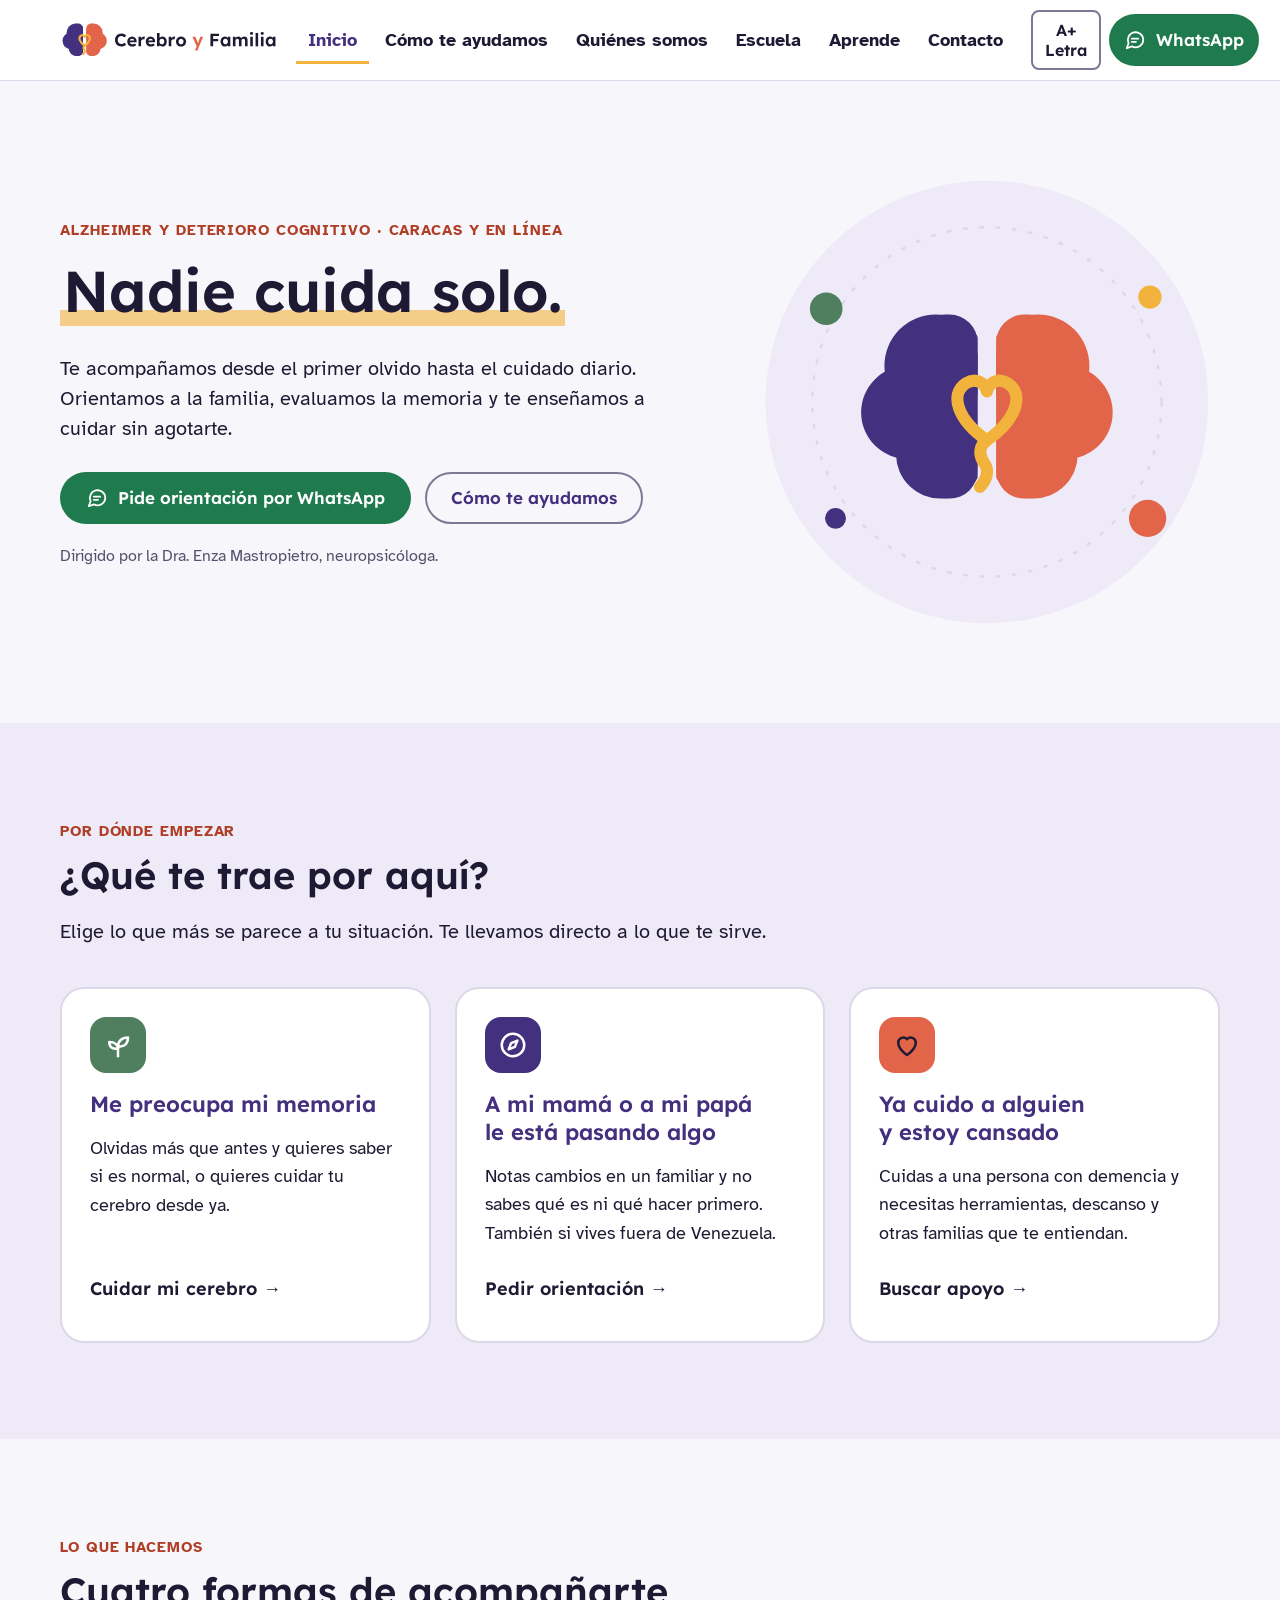
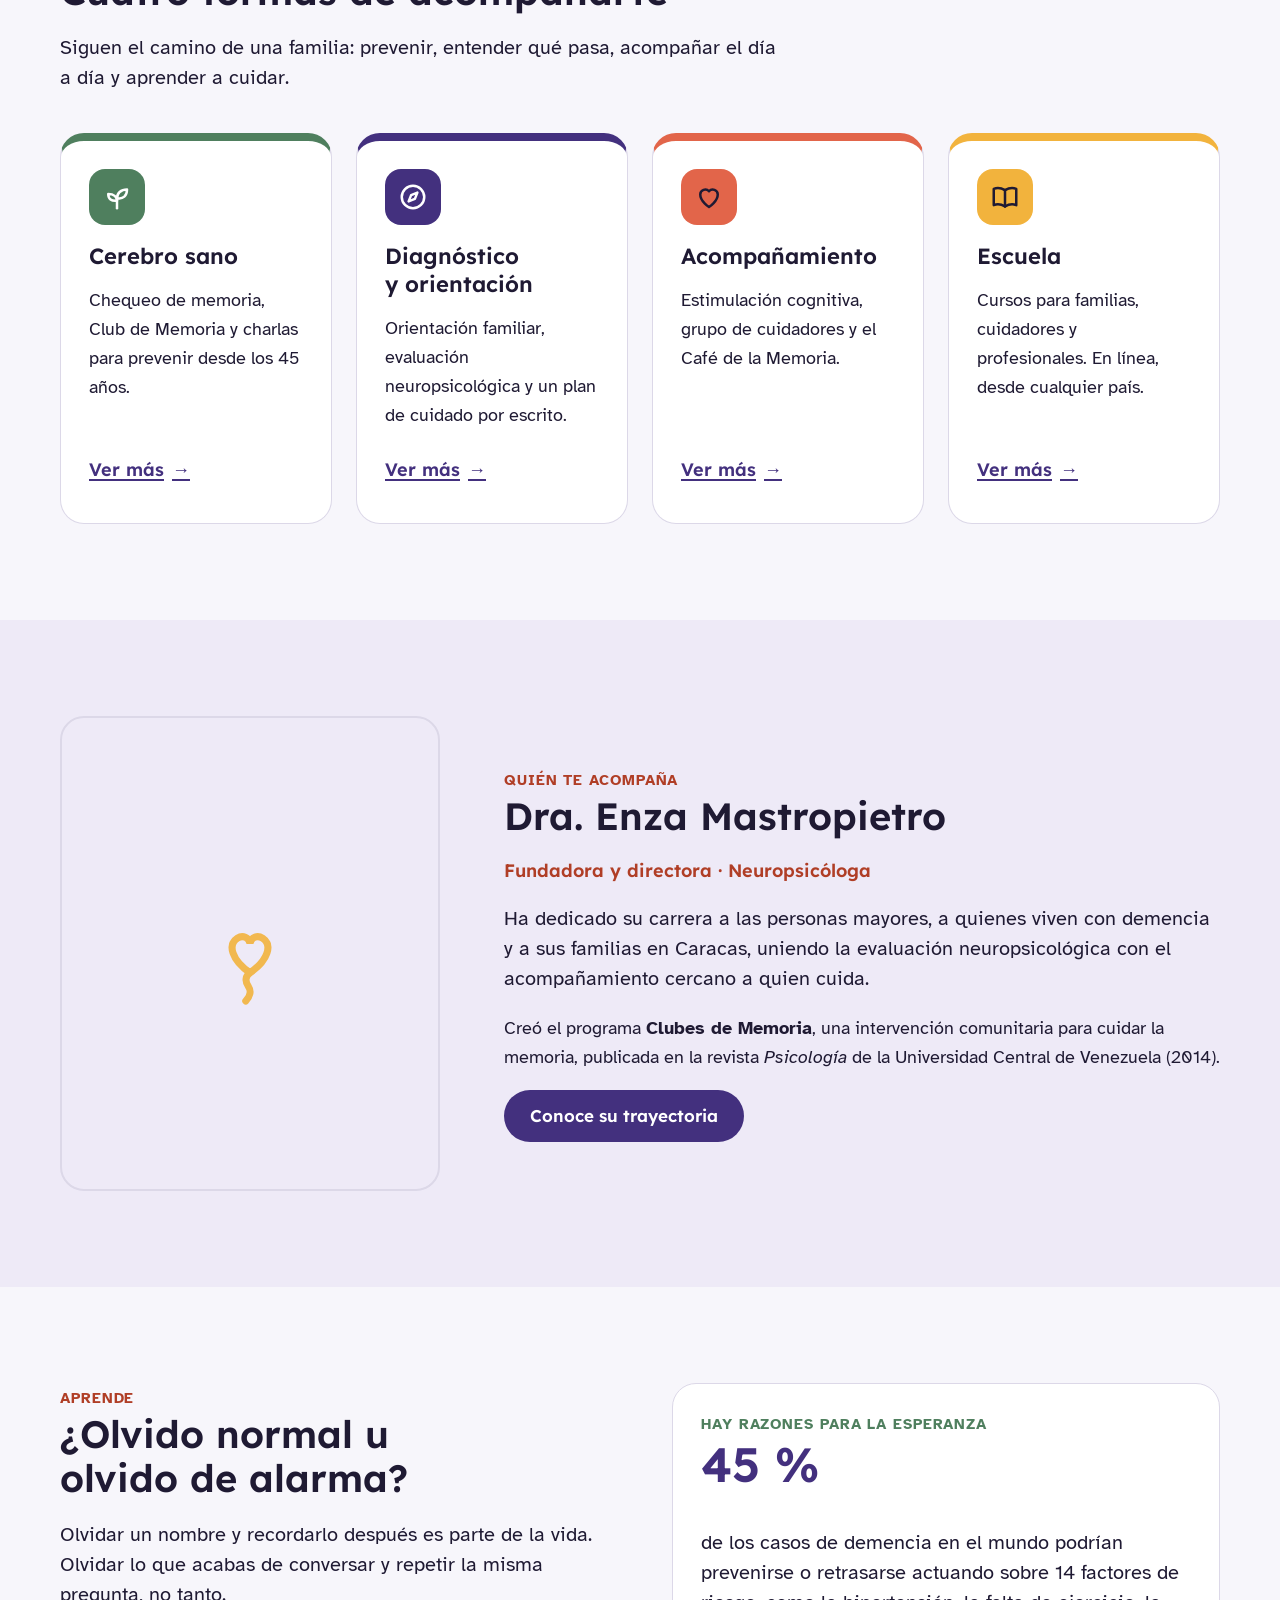
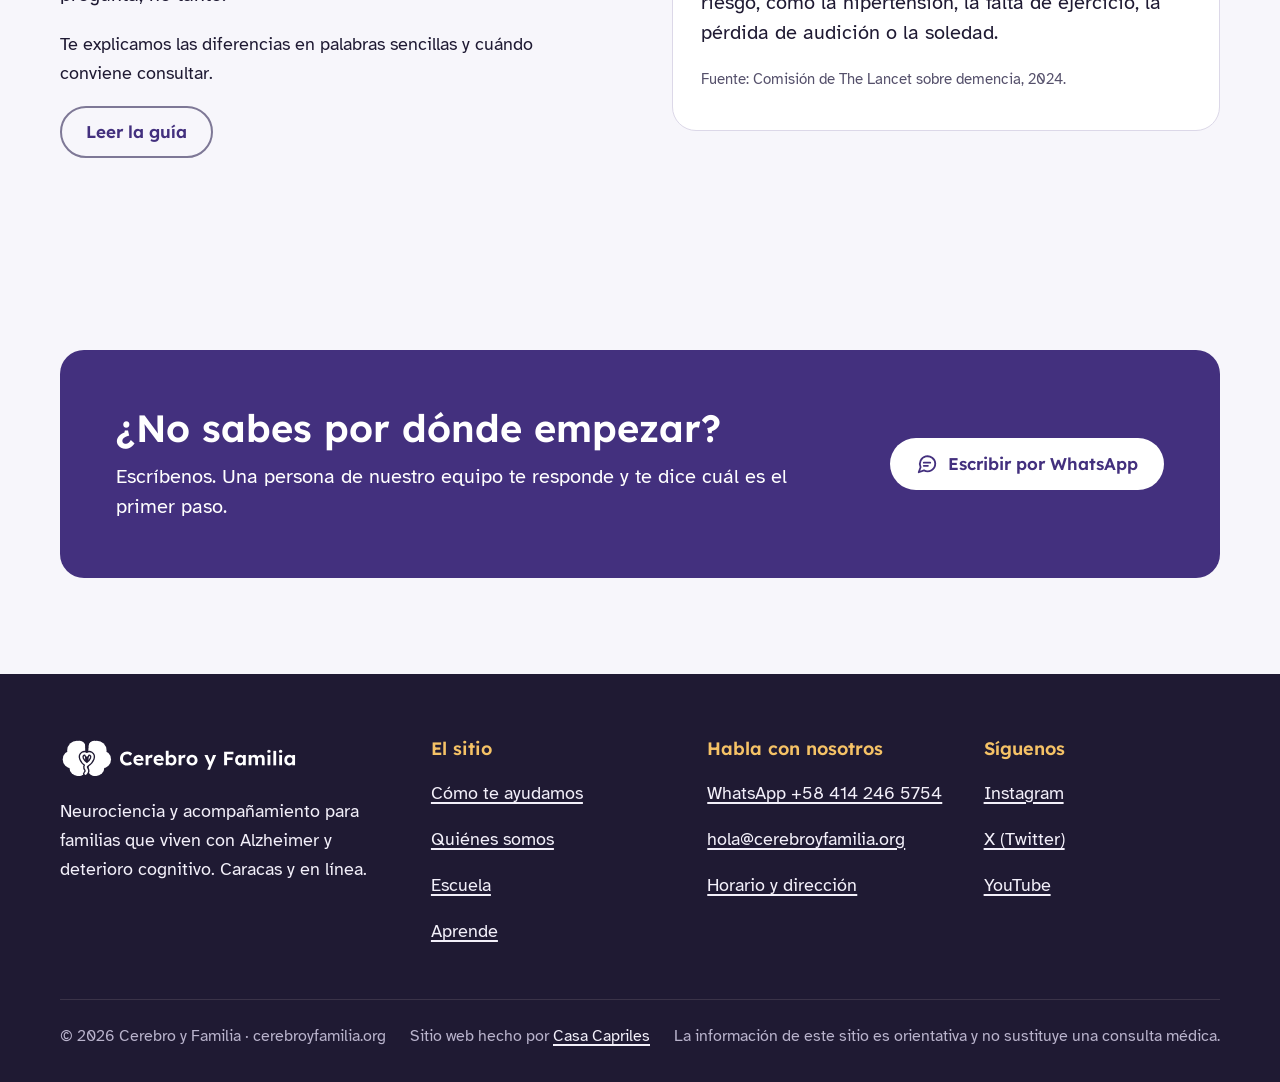
==== index.html @ e02371f4 "Primera versión del sitio de Cerebro y Familia Co-Authored-By: Claude Opus 5.5 <noreply@anthropic.co" ====
<!doctype html>
<html lang="es-VE">
<head>
<meta charset="utf-8">
<meta name="viewport" content="width=device-width, initial-scale=1">
<title>Cerebro y Familia · Nadie cuida solo</title>
<meta name="description" content="Neurociencia y acompañamiento para familias que viven con Alzheimer y deterioro cognitivo en Venezuela. Orientación, evaluación, grupos de cuidadores y escuela. Caracas y en línea.">
<meta name="theme-color" content="#43307E">
<meta property="og:title" content="Cerebro y Familia · Nadie cuida solo">
<meta property="og:description" content="Neurociencia y acompañamiento para familias que viven con Alzheimer y deterioro cognitivo en Venezuela. Orientación, evaluación, grupos de cuidadores y escuela. Caracas y en línea.">
<meta property="og:type" content="website">
<meta property="og:locale" content="es_VE">
<meta property="og:url" content="https://cerebroyfamilia.org/">
<meta property="og:image" content="https://cerebroyfamilia.org/assets/logos/cyf-avatar-violeta.png">
<link rel="canonical" href="https://cerebroyfamilia.org/">
<link rel="icon" href="assets/logos/cyf-simbolo-color.svg" type="image/svg+xml">
<link rel="preconnect" href="https://fonts.googleapis.com">
<link rel="preconnect" href="https://fonts.gstatic.com" crossorigin>
<link href="https://fonts.googleapis.com/css2?family=Atkinson+Hyperlegible:ital,wght@0,400;0,700;1,400&family=Lexend:wght@500;600;700&display=swap" rel="stylesheet">
<link rel="stylesheet" href="assets/estilos.css">

</head>
<body class="publicado">
<a class="saltar" href="#contenido">Saltar al contenido</a>

<header class="cabecera">
  <div class="contenedor cabecera__fila">
    <a class="logo" href="index.html" aria-label="Cerebro y Familia, ir al inicio">
      <picture>
        <source srcset="assets/logos/cyf-horizontal-negativo.svg" media="(prefers-color-scheme: dark)">
        <img src="assets/logos/cyf-horizontal-color.svg" alt="Cerebro y Familia" width="220" height="38">
      </picture>
    </a>
    <nav class="nav" id="menu-principal" aria-label="Menú principal">
      <a href="index.html" aria-current="page">Inicio</a>
      <a href="como-ayudamos.html">Cómo te ayudamos</a>
      <a href="quienes-somos.html">Quiénes somos</a>
      <a href="escuela.html">Escuela</a>
      <a href="aprende.html">Aprende</a>
      <a href="contacto.html">Contacto</a>
    </nav>
    <div class="herramientas">
      <button class="boton-letra" type="button" aria-pressed="false" title="Agrandar o achicar la letra de toda la página">A+ <span class="txt">Letra</span></button>
      <a class="boton boton--whatsapp" href="https://wa.me/584142465754" target="_blank" rel="noopener"><svg viewBox="0 0 24 24" fill="none" stroke="currentColor" stroke-width="2" stroke-linecap="round" stroke-linejoin="round" aria-hidden="true"><path d="M21 11.5a8.4 8.4 0 0 1-12.3 7.5L3 21l2-5.5A8.4 8.4 0 1 1 21 11.5Z"/><path d="M8.5 10.5h7M8.5 14h4.5"/></svg><span class="texto-corto">WhatsApp</span></a>
      <button class="boton-menu" type="button" aria-expanded="false" aria-controls="menu-principal">Menú</button>
    </div>
  </div>
</header>

<main id="contenido">
<section class="portada" aria-labelledby="titulo-portada">
  <div class="contenedor portada__rejilla">
    <div>
      <p class="etiqueta" style="color:var(--coral-texto)">Alzheimer y deterioro cognitivo · Caracas y en línea</p>
      <h1 id="titulo-portada"><span class="hilo">Nadie cuida solo.</span></h1>
      <p class="grande">Te acompañamos desde el primer olvido hasta el cuidado diario. Orientamos a la familia, evaluamos la memoria y te enseñamos a cuidar sin agotarte.</p>
      <div class="botones">
        <a class="boton boton--whatsapp" href="https://wa.me/584142465754" target="_blank" rel="noopener"><svg viewBox="0 0 24 24" fill="none" stroke="currentColor" stroke-width="2" stroke-linecap="round" stroke-linejoin="round" aria-hidden="true"><path d="M21 11.5a8.4 8.4 0 0 1-12.3 7.5L3 21l2-5.5A8.4 8.4 0 1 1 21 11.5Z"/><path d="M8.5 10.5h7M8.5 14h4.5"/></svg>Pide orientación por WhatsApp</a>
        <a class="boton boton--secundario" href="como-ayudamos.html">Cómo te ayudamos</a>
      </div>
      <p class="nota" style="margin-top:20px">Dirigido por la Dra. Enza Mastropietro, neuropsicóloga.</p>
    </div>
    <div class="portada__ilustracion" aria-hidden="true">
      <svg viewBox="0 0 400 400" role="presentation">
        <circle cx="200" cy="200" r="190" fill="var(--fondo-tinte)"/>
        <circle cx="200" cy="200" r="150" fill="none" stroke="var(--linea)" stroke-width="2" stroke-dasharray="4 10"/>
        <g transform="translate(80 105) scale(2)">
          <clipPath id="pi"><rect x="0" y="0" width="56" height="100"/></clipPath>
          <clipPath id="pd"><rect x="64" y="0" width="56" height="100"/></clipPath>
          <g fill="#43307E" clip-path="url(#pi)"><circle cx="38" cy="32" r="22"/><circle cx="26" cy="52" r="20"/><circle cx="40" cy="70" r="19"/><circle cx="52" cy="42" r="16"/><rect x="30" y="10" width="26" height="79" rx="12"/></g>
          <g fill="#E2654A" clip-path="url(#pd)"><circle cx="82" cy="32" r="22"/><circle cx="94" cy="52" r="20"/><circle cx="80" cy="70" r="19"/><circle cx="68" cy="42" r="16"/><rect x="64" y="10" width="26" height="79" rx="12"/></g>
          <path d="M60 64 C47 55 44 44 51 39.5 C55 37 59 39 60 43 C61 39 65 37 69 39.5 C76 44 73 55 60 64 C57 66 56 70 59 74 C61 77 60 81 57 84" fill="none" stroke="#F2B33D" stroke-width="5.2" stroke-linecap="round" stroke-linejoin="round"/>
        </g>
        <circle cx="62" cy="120" r="14" fill="var(--salvia)"/>
        <circle cx="340" cy="110" r="10" fill="var(--ambar)"/>
        <circle cx="338" cy="300" r="16" fill="var(--coral)"/>
        <circle cx="70" cy="300" r="9" fill="var(--violeta)"/>
      </svg>
    </div>
  </div>
</section>

<section class="seccion seccion--tinte" aria-labelledby="titulo-puertas">
  <div class="contenedor">
    <div class="intro">
      <span class="etiqueta">Por dónde empezar</span>
      <h2 id="titulo-puertas">¿Qué te trae por aquí?</h2>
      <p class="grande">Elige lo que más se parece a tu situación. Te llevamos directo a lo que te sirve.</p>
    </div>
    <div class="rejilla rejilla--3">
      <a class="tarjeta puerta" href="como-ayudamos.html#cerebro-sano">
        <div class="icono" style="background:var(--salvia);color:var(--sobre-salvia)"><svg viewBox="0 0 24 24" fill="none" stroke="currentColor" stroke-width="2" stroke-linecap="round" stroke-linejoin="round" aria-hidden="true"><path d="M12 21v-8"/><path d="M12 13c0-4 3-7 8-7 0 5-3 8-8 7Z"/><path d="M12 15c0-3-2.5-5.5-7-5.5 0 4 2.5 6 7 5.5Z"/></svg></div>
        <h3>Me preocupa mi memoria</h3>
        <p>Olvidas más que antes y quieres saber si es normal, o quieres cuidar tu cerebro desde ya.</p>
        <span class="enlace-flecha">Cuidar mi cerebro →</span>
      </a>
      <a class="tarjeta puerta" href="como-ayudamos.html#diagnostico">
        <div class="icono" style="background:var(--violeta);color:var(--sobre-violeta)"><svg viewBox="0 0 24 24" fill="none" stroke="currentColor" stroke-width="2" stroke-linecap="round" stroke-linejoin="round" aria-hidden="true"><circle cx="12" cy="12" r="9"/><path d="m15.5 8.5-2 5-5 2 2-5 5-2Z"/></svg></div>
        <h3>A mi mamá o a mi papá le está pasando algo</h3>
        <p>Notas cambios en un familiar y no sabes qué es ni qué hacer primero. También si vives fuera de Venezuela.</p>
        <span class="enlace-flecha">Pedir orientación →</span>
      </a>
      <a class="tarjeta puerta" href="como-ayudamos.html#acompanamiento">
        <div class="icono" style="background:var(--coral);color:var(--sobre-coral)"><svg viewBox="0 0 24 24" fill="none" stroke="currentColor" stroke-width="2" stroke-linecap="round" stroke-linejoin="round" aria-hidden="true"><path d="M12 20s-7-4.4-7-10a4 4 0 0 1 7-2.6A4 4 0 0 1 19 10c0 5.6-7 10-7 10Z"/></svg></div>
        <h3>Ya cuido a alguien y estoy cansado</h3>
        <p>Cuidas a una persona con demencia y necesitas herramientas, descanso y otras familias que te entiendan.</p>
        <span class="enlace-flecha">Buscar apoyo →</span>
      </a>
    </div>
  </div>
</section>

<section class="seccion" aria-labelledby="titulo-lineas">
  <div class="contenedor">
    <div class="intro">
      <span class="etiqueta">Lo que hacemos</span>
      <h2 id="titulo-lineas">Cuatro formas de acompañarte</h2>
      <p class="grande">Siguen el camino de una familia: prevenir, entender qué pasa, acompañar el día a día y aprender a cuidar.</p>
    </div>
    <div class="rejilla rejilla--4">
      <article class="tarjeta linea linea--sano">
        <div class="icono"><svg viewBox="0 0 24 24" fill="none" stroke="currentColor" stroke-width="2" stroke-linecap="round" stroke-linejoin="round" aria-hidden="true"><path d="M12 21v-8"/><path d="M12 13c0-4 3-7 8-7 0 5-3 8-8 7Z"/><path d="M12 15c0-3-2.5-5.5-7-5.5 0 4 2.5 6 7 5.5Z"/></svg></div>
        <h3>Cerebro sano</h3>
        <p>Chequeo de memoria, Club de Memoria y charlas para prevenir desde los 45 años.</p>
        <a class="enlace-flecha" href="como-ayudamos.html#cerebro-sano">Ver más <span class="visualmente-oculto">sobre Cerebro sano</span> →</a>
      </article>
      <article class="tarjeta linea linea--diag">
        <div class="icono"><svg viewBox="0 0 24 24" fill="none" stroke="currentColor" stroke-width="2" stroke-linecap="round" stroke-linejoin="round" aria-hidden="true"><circle cx="12" cy="12" r="9"/><path d="m15.5 8.5-2 5-5 2 2-5 5-2Z"/></svg></div>
        <h3>Diagnóstico y orientación</h3>
        <p>Orientación familiar, evaluación neuropsicológica y un plan de cuidado por escrito.</p>
        <a class="enlace-flecha" href="como-ayudamos.html#diagnostico">Ver más <span class="visualmente-oculto">sobre Diagnóstico y orientación</span> →</a>
      </article>
      <article class="tarjeta linea linea--acomp">
        <div class="icono"><svg viewBox="0 0 24 24" fill="none" stroke="currentColor" stroke-width="2" stroke-linecap="round" stroke-linejoin="round" aria-hidden="true"><path d="M12 20s-7-4.4-7-10a4 4 0 0 1 7-2.6A4 4 0 0 1 19 10c0 5.6-7 10-7 10Z"/></svg></div>
        <h3>Acompañamiento</h3>
        <p>Estimulación cognitiva, grupo de cuidadores y el Café de la Memoria.</p>
        <a class="enlace-flecha" href="como-ayudamos.html#acompanamiento">Ver más <span class="visualmente-oculto">sobre Acompañamiento</span> →</a>
      </article>
      <article class="tarjeta linea linea--escuela">
        <div class="icono"><svg viewBox="0 0 24 24" fill="none" stroke="currentColor" stroke-width="2" stroke-linecap="round" stroke-linejoin="round" aria-hidden="true"><path d="M3 5.5C5.5 4.5 8.5 4.5 12 6.5c3.5-2 6.5-2 9-1v13c-2.5-1-5.5-1-9 1-3.5-2-6.5-2-9-1Z"/><path d="M12 6.5v13"/></svg></div>
        <h3>Escuela</h3>
        <p>Cursos para familias, cuidadores y profesionales. En línea, desde cualquier país.</p>
        <a class="enlace-flecha" href="escuela.html">Ver más <span class="visualmente-oculto">sobre la Escuela</span> →</a>
      </article>
    </div>
  </div>
</section>

<section class="seccion seccion--tinte" aria-labelledby="titulo-directora">
  <div class="contenedor directora">
    <div class="retrato">
      <svg class="retrato__marco" viewBox="0 4 120 92" aria-hidden="true"><path d="M60 64 C47 55 44 44 51 39.5 C55 37 59 39 60 43 C61 39 65 37 69 39.5 C76 44 73 55 60 64 C57 66 56 70 59 74 C61 77 60 81 57 84" fill="none" stroke="#F2B33D" stroke-width="5" stroke-linecap="round"/></svg>
      <p class="pendiente">Foto de la Dra. Enza Mastropietro. Retrato vertical 4:5, luz natural, sonriendo, idealmente conversando con una familia.</p>
    </div>
    <div>
      <span class="etiqueta" style="color:var(--coral-texto)">Quién te acompaña</span>
      <h2 id="titulo-directora">Dra. Enza Mastropietro</h2>
      <p class="cargo">Fundadora y directora · Neuropsicóloga</p>
      <p class="grande">Ha dedicado su carrera a las personas mayores, a quienes viven con demencia y a sus familias en Caracas, uniendo la evaluación neuropsicológica con el acompañamiento cercano a quien cuida.</p>
      <p>Creó el programa <strong>Clubes de Memoria</strong>, una intervención comunitaria para cuidar la memoria, publicada en la revista <em>Psicología</em> de la Universidad Central de Venezuela (2014).</p>
      <blockquote class="cita"><p class="pendiente">«Cuando una persona empieza a olvidar, toda la familia necesita ayuda. Para eso estamos.» (frase sugerida: la Dra. Enza debe aprobarla o escribir la suya)</p></blockquote>
      <a class="boton boton--principal" href="quienes-somos.html#directora">Conoce su trayectoria</a>
    </div>
  </div>
</section>

<section class="seccion" aria-labelledby="titulo-aprende">
  <div class="contenedor dos-col">
    <div>
      <span class="etiqueta" style="color:var(--coral-texto)">Aprende</span>
      <h2 id="titulo-aprende">¿Olvido normal u olvido de alarma?</h2>
      <p class="grande">Olvidar un nombre y recordarlo después es parte de la vida. Olvidar lo que acabas de conversar y repetir la misma pregunta, no tanto.</p>
      <p>Te explicamos las diferencias en palabras sencillas y cuándo conviene consultar.</p>
      <a class="boton boton--secundario" href="aprende.html">Leer la guía</a>
    </div>
    <div class="tarjeta">
      <span class="etiqueta" style="color:var(--salvia)">Hay razones para la esperanza</span>
      <p class="cifra">45 %</p>
      <p class="grande">de los casos de demencia en el mundo podrían prevenirse o retrasarse actuando sobre 14 factores de riesgo, como la hipertensión, la falta de ejercicio, la pérdida de audición o la soledad.</p>
      <p class="fuente">Fuente: Comisión de The Lancet sobre demencia, 2024.</p>
    </div>
  </div>
</section>

<section class="seccion seccion--tinte solo-vista-previa" aria-labelledby="titulo-agenda">
  <div class="contenedor">
    <div class="intro">
      <span class="etiqueta">Agenda</span>
      <h2 id="titulo-agenda">Próximas actividades</h2>
    </div>
    <div class="rejilla rejilla--3">
      <article class="tarjeta linea linea--acomp">
        <span class="chip">Acompañamiento</span>
        <h3 style="margin-top:12px">Taller de comunicación para cuidadores</h3>
        <p class="pendiente">Fecha, hora, lugar y cupos.</p>
        <a class="enlace-flecha" href="contacto.html">Quiero participar →</a>
      </article>
      <article class="tarjeta linea linea--sano">
        <span class="chip">Cerebro sano</span>
        <h3 style="margin-top:12px">Club de Memoria, nuevo grupo</h3>
        <p class="pendiente">Fecha de inicio y modalidad (presencial o en línea).</p>
        <a class="enlace-flecha" href="contacto.html">Ver fechas →</a>
      </article>
      <article class="tarjeta linea linea--escuela">
        <span class="chip">Escuela</span>
        <h3 style="margin-top:12px">Escuela de cuidadores</h3>
        <p class="pendiente">Fecha de la próxima cohorte.</p>
        <a class="enlace-flecha" href="escuela.html">Ver el programa →</a>
      </article>
    </div>
  </div>
</section>

<section class="seccion" aria-labelledby="titulo-cta">
  <div class="contenedor">
    <div class="banda seccion--violeta">
      <div>
        <h2 id="titulo-cta">¿No sabes por dónde empezar?</h2>
        <p class="grande">Escríbenos. Una persona de nuestro equipo te responde y te dice cuál es el primer paso.</p>
        <p class="pendiente" style="margin-top:12px;color:var(--sobre-violeta)">Horario de atención y tiempo de respuesta prometido (propuesta: lunes a viernes de 9 a. m. a 5 p. m., respuesta en un día hábil).</p>
      </div>
      <a class="boton boton--claro" href="https://wa.me/584142465754" target="_blank" rel="noopener"><svg viewBox="0 0 24 24" fill="none" stroke="currentColor" stroke-width="2" stroke-linecap="round" stroke-linejoin="round" aria-hidden="true"><path d="M21 11.5a8.4 8.4 0 0 1-12.3 7.5L3 21l2-5.5A8.4 8.4 0 1 1 21 11.5Z"/><path d="M8.5 10.5h7M8.5 14h4.5"/></svg>Escribir por WhatsApp</a>
    </div>
  </div>
</section>

</main>

<footer class="pie">
  <div class="contenedor">
    <div class="pie__rejilla">
      <div>
        <div class="pie__logo"><img src="assets/logos/cyf-horizontal-blanco.svg" alt="Cerebro y Familia" width="240" height="41"></div>
        <p>Neurociencia y acompañamiento para familias que viven con Alzheimer y deterioro cognitivo. Caracas y en línea.</p>
      </div>
      <div>
        <h2>El sitio</h2>
        <ul>
          <li><a href="como-ayudamos.html">Cómo te ayudamos</a></li>
          <li><a href="quienes-somos.html">Quiénes somos</a></li>
          <li><a href="escuela.html">Escuela</a></li>
          <li><a href="aprende.html">Aprende</a></li>
        </ul>
      </div>
      <div>
        <h2>Habla con nosotros</h2>
        <ul>
          <li><a href="https://wa.me/584142465754" target="_blank" rel="noopener">WhatsApp +58 414 246 5754</a></li>
          <li><a href="mailto:hola@cerebroyfamilia.org">hola@cerebroyfamilia.org</a></li>
          <li><a href="contacto.html">Horario y dirección</a></li>
        </ul>
      </div>
      <div>
        <h2>Síguenos</h2>
        <ul>
          <li><a href="https://www.instagram.com/instituto.tobias/" target="_blank" rel="noopener">Instagram</a></li>
          <li><a href="https://x.com/TobiasInstituto" target="_blank" rel="noopener">X (Twitter)</a></li>
          <li><a href="https://www.youtube.com/results?search_query=Instituto+Tob%C3%ADas" target="_blank" rel="noopener">YouTube</a></li>
        </ul>
      </div>
    </div>
    <div class="pie__base">
      <p>© 2026 Cerebro y Familia · cerebroyfamilia.org</p>
      <p>Sitio web hecho por <a href="https://casacapriles.com" target="_blank" rel="noopener">Casa Capriles</a></p>
      <p>La información de este sitio es orientativa y no sustituye una consulta médica.</p>
    </div>
  </div>
</footer>
<script src="assets/sitio.js" defer></script>
</body>
</html>
---- assets/estilos.css ----
/* Cerebro y Familia · hoja de estilos del sitio
   Tokens tomados del Manual de identidad v1 (noviembre 2026). */

:root {
  --fondo: #F7F6FB;
  --fondo-elevado: #FFFFFF;
  --fondo-tinte: #EEEAF7;
  --tinta: #1F1A33;
  --tinta-suave: #55506B;
  --linea: #DCD8E8;
  --borde-control: #7E7896;
  --violeta: #43307E;
  --sobre-violeta: #FFFFFF;
  --coral: #E2654A;
  --coral-texto: #B03E26;
  --sobre-coral: #1F1A33;
  --ambar: #F2B33D;
  --sobre-ambar: #1F1A33;
  --salvia: #4F7F5E;
  --sobre-salvia: #FFFFFF;
  --foco: #43307E;
  --exito: #2F6B45;
  --alerta: #9A5B00;
  --whatsapp: #1F7A4D;

  --titulos: "Lexend", Verdana, sans-serif;
  --texto: "Atkinson Hyperlegible", Verdana, sans-serif;

  --radio-s: 8px;
  --radio-m: 14px;
  --radio-l: 24px;
  --ancho: 1160px;
  --lectura: 68ch;
  color-scheme: light;
}

@media (prefers-color-scheme: dark) {
  :root:not([data-theme="light"]) {
    --fondo: #17131F;
    --fondo-elevado: #221C2E;
    --fondo-tinte: #2A2240;
    --tinta: #F3F0FA;
    --tinta-suave: #B9B3CC;
    --linea: #3A3348;
    --borde-control: #8D86A6;
    --violeta: #B7A6F0;
    --sobre-violeta: #17131F;
    --coral: #F08A70;
    --coral-texto: #F29A82;
    --sobre-coral: #17131F;
    --ambar: #F5C266;
    --sobre-ambar: #17131F;
    --salvia: #8FC29E;
    --sobre-salvia: #17131F;
    --foco: #F5C266;
    --exito: #8FC29E;
    --alerta: #F5C266;
    --whatsapp: #7FD3A6;
    color-scheme: dark;
  }
}
:root[data-theme="dark"] {
  --fondo: #17131F; --fondo-elevado: #221C2E; --fondo-tinte: #2A2240;
  --tinta: #F3F0FA; --tinta-suave: #B9B3CC; --linea: #3A3348; --borde-control: #8D86A6;
  --violeta: #B7A6F0; --sobre-violeta: #17131F; --coral: #F08A70; --coral-texto: #F29A82;
  --sobre-coral: #17131F; --ambar: #F5C266; --sobre-ambar: #17131F; --salvia: #8FC29E;
  --sobre-salvia: #17131F; --foco: #F5C266; --exito: #8FC29E; --alerta: #F5C266; --whatsapp: #7FD3A6;
  color-scheme: dark;
}

/* Tamaño de letra ajustable por la persona (botón «Letra más grande») */
html { font-size: 100%; -webkit-text-size-adjust: 100%; scroll-behavior: smooth; }
html.letra-grande { font-size: 118.75%; }
@media (prefers-reduced-motion: reduce) { html { scroll-behavior: auto; } * { transition: none !important; } }

*, *::before, *::after { box-sizing: border-box; }
body {
  margin: 0;
  background: var(--fondo);
  color: var(--tinta);
  font-family: var(--texto);
  font-size: 1.125rem;      /* 18px: cuerpo */
  line-height: 1.6;
}
img, svg { max-width: 100%; height: auto; display: block; }

h1, h2, h3, h4 { font-family: var(--titulos); font-weight: 600; line-height: 1.18; margin: 0 0 .5em; text-wrap: balance; }
h1 { font-size: clamp(2.2rem, 5vw, 3.25rem); }
h2 { font-size: clamp(1.75rem, 3.4vw, 2.375rem); }
h3 { font-size: 1.375rem; line-height: 1.27; }
p { margin: 0 0 1em; max-width: var(--lectura); }
.grande { font-size: 1.25rem; line-height: 1.5; }
.nota { font-size: 1rem; color: var(--tinta-suave); }
.etiqueta { font-size: .9375rem; font-weight: 700; letter-spacing: .06em; text-transform: uppercase; }

a { color: var(--violeta); text-underline-offset: .18em; text-decoration-thickness: 2px; }
a:hover { text-decoration-color: var(--ambar); }
:focus-visible { outline: 2px solid var(--foco); outline-offset: 2px; box-shadow: 0 0 0 4px var(--fondo); border-radius: 4px; }

.saltar { position: absolute; left: 16px; top: -100px; background: var(--violeta); color: var(--sobre-violeta); padding: 12px 18px; border-radius: var(--radio-s); z-index: 100; font-weight: 700; }
.saltar:focus { top: 12px; }

.contenedor { width: min(100% - 32px, var(--ancho)); margin-inline: auto; }
.seccion { padding-block: clamp(56px, 8vw, 96px); }
.seccion--tinte { background: var(--fondo-tinte); }
.seccion--violeta { background: var(--violeta); color: var(--sobre-violeta); }
.seccion--violeta a:not(.boton) { color: inherit; }
.intro { max-width: 720px; margin-bottom: 40px; }
.intro .etiqueta { color: var(--coral-texto); display: block; margin-bottom: 10px; }
.seccion--violeta .intro .etiqueta { color: var(--ambar); }

/* Botones: mínimo 48px de alto */
.boton {
  display: inline-flex; align-items: center; justify-content: center; gap: 10px;
  min-height: 52px; padding: 12px 24px; border-radius: 999px;
  font-family: var(--titulos); font-weight: 600; font-size: 1.0625rem; line-height: 1.2;
  text-decoration: none; border: 2px solid transparent; cursor: pointer;
}
.boton svg { width: 22px; height: 22px; flex: none; }
.boton--principal { background: var(--violeta); color: var(--sobre-violeta); }
.boton--principal:hover { filter: brightness(1.12); }
.boton--secundario { background: transparent; color: var(--violeta); border-color: var(--borde-control); }
.boton--secundario:hover { border-color: var(--violeta); }
.boton--whatsapp { background: var(--whatsapp); color: #fff; }
:root[data-theme="dark"] .boton--whatsapp { color: #17131F; }
@media (prefers-color-scheme: dark) { :root:not([data-theme="light"]) .boton--whatsapp { color: #17131F; } }
.boton--claro { background: var(--sobre-violeta); color: var(--violeta); }
.botones { display: flex; flex-wrap: wrap; gap: 14px; margin-top: 28px; }

/* Cabecera */
.cabecera { background: var(--fondo-elevado); border-bottom: 1px solid var(--linea); position: sticky; top: 0; z-index: 50; }
.cabecera__fila { display: flex; align-items: center; justify-content: space-between; gap: 16px; min-height: 80px; }
.logo { display: block; flex: none; }
.logo img { width: 220px; height: auto; }
.nav { display: flex; align-items: center; gap: 4px; }
.nav a { white-space: nowrap; display: inline-flex; align-items: center; min-height: 48px; padding: 8px 12px; border-radius: var(--radio-s); color: var(--tinta); text-decoration: none; font-weight: 700; }
.nav a:hover { background: var(--fondo-tinte); }
.nav a[aria-current="page"] { color: var(--violeta); box-shadow: inset 0 -3px 0 var(--ambar); border-radius: 0; }
.herramientas { display: flex; align-items: center; gap: 8px; }
.boton-letra { min-height: 48px; min-width: 48px; padding: 8px 12px; border-radius: var(--radio-s); background: transparent; color: var(--tinta); border: 2px solid var(--borde-control); font-family: var(--titulos); font-weight: 600; font-size: 1rem; cursor: pointer; }
.boton-letra[aria-pressed="true"] { background: var(--violeta); color: var(--sobre-violeta); border-color: var(--violeta); }
.boton-menu { display: none; }

@media (max-width: 1240px) {
  .boton-menu { display: inline-flex; min-height: 48px; padding: 8px 16px; gap: 8px; align-items: center; border-radius: var(--radio-s); border: 2px solid var(--borde-control); background: transparent; color: var(--tinta); font-family: var(--titulos); font-weight: 600; font-size: 1rem; cursor: pointer; }
  .nav { display: none; position: absolute; left: 0; right: 0; top: 100%; background: var(--fondo-elevado); border-bottom: 1px solid var(--linea); flex-direction: column; align-items: stretch; padding: 8px 16px 20px; }
  .nav.abierto { display: flex; }
  .nav a { font-size: 1.1875rem; padding: 12px 8px; border-bottom: 1px solid var(--linea); border-radius: 0; }
  .nav a[aria-current="page"] { box-shadow: inset 4px 0 0 var(--ambar); padding-left: 16px; }
  .cabecera .boton--whatsapp .texto-largo { display: none; }
}
@media (max-width: 560px) {
  .logo img { width: 168px; }
  .logo img { width: 150px; }
  .cabecera__fila { gap: 8px; }
  .herramientas { gap: 6px; }
  .cabecera .boton--whatsapp { padding: 10px 12px; min-width: 48px; }
  .cabecera .boton--whatsapp .texto-corto { position: absolute; width: 1px; height: 1px; overflow: hidden; clip: rect(0 0 0 0); white-space: nowrap; }
  .boton-menu { padding: 8px 12px; }
  .boton-letra .txt { display: none; }
}
.texto-corto { display: inline; }

/* Portada */
.portada { padding-block: clamp(48px, 7vw, 88px); }
.portada__rejilla { display: grid; grid-template-columns: 1.15fr .85fr; gap: clamp(32px, 5vw, 72px); align-items: center; }
.portada h1 { font-size: clamp(2.5rem, 6vw, 3.6rem); }
.portada h1 .hilo { background: linear-gradient(transparent 78%, color-mix(in srgb, var(--ambar) 60%, transparent) 78%); padding-inline: .05em; }
.portada__ilustracion { position: relative; }
@media (max-width: 860px) { .portada__rejilla { grid-template-columns: 1fr; } .portada__ilustracion { max-width: 420px; } }

/* Tarjetas */
.rejilla { display: grid; gap: 24px; }
.rejilla--2 { grid-template-columns: repeat(2, minmax(0, 1fr)); }
.rejilla--3 { grid-template-columns: repeat(3, minmax(0, 1fr)); }
.rejilla--4 { grid-template-columns: repeat(4, minmax(0, 1fr)); }
@media (max-width: 980px) { .rejilla--4, .rejilla--3 { grid-template-columns: repeat(2, minmax(0, 1fr)); } }
@media (max-width: 640px) { .rejilla--4, .rejilla--3, .rejilla--2 { grid-template-columns: 1fr; } }

.tarjeta { background: var(--fondo-elevado); border: 1px solid var(--linea); border-radius: var(--radio-l); padding: 28px; display: flex; flex-direction: column; gap: 4px; }
.tarjeta p { margin-bottom: .75em; }
.tarjeta .boton, .tarjeta .enlace-flecha { margin-top: auto; align-self: flex-start; }
.enlace-flecha { font-family: var(--titulos); font-weight: 600; display: inline-flex; align-items: center; gap: 8px; min-height: 48px; }
.icono { width: 56px; height: 56px; border-radius: 16px; display: grid; place-items: center; margin-bottom: 14px; }
.icono svg { width: 30px; height: 30px; }

.linea { border-top: 8px solid var(--c); }
.linea .etiqueta { color: var(--tinta-suave); }
.linea .icono { background: var(--c); color: var(--sc); }
.linea--sano { --c: var(--salvia); --sc: var(--sobre-salvia); }
.linea--diag { --c: var(--violeta); --sc: var(--sobre-violeta); }
.linea--acomp { --c: var(--coral); --sc: var(--sobre-coral); }
.linea--escuela { --c: var(--ambar); --sc: var(--sobre-ambar); }
.chip { display: inline-block; padding: 4px 12px; border-radius: 999px; background: var(--c); color: var(--sc); font-size: .9375rem; font-weight: 700; letter-spacing: .04em; text-transform: uppercase; }

/* Puertas de entrada */
.puerta { text-decoration: none; color: var(--tinta); border: 2px solid var(--linea); transition: border-color .15s, transform .15s; }
.puerta:hover { border-color: var(--violeta); transform: translateY(-2px); }
.puerta h3 { color: var(--violeta); }

/* Bloque de la directora */
.directora { display: grid; grid-template-columns: 380px 1fr; gap: clamp(32px, 5vw, 64px); align-items: center; }
@media (max-width: 860px) { .directora { grid-template-columns: 1fr; } }
.retrato { aspect-ratio: 4 / 5; border-radius: var(--radio-l); background: var(--fondo-tinte); position: relative; overflow: hidden; display: grid; place-items: center; text-align: center; padding: 24px; border: 2px dashed var(--borde-control); }
.retrato__marco { position: absolute; inset: auto -40px -40px auto; width: 180px; opacity: .9; }
.retrato p { position: relative; color: var(--tinta-suave); font-size: 1rem; margin: 0 auto; }
.cargo { font-family: var(--titulos); color: var(--coral-texto); font-weight: 600; font-size: 1.125rem; margin-bottom: 18px; }
.cita { font-family: var(--titulos); font-size: clamp(1.3rem, 2.4vw, 1.6rem); line-height: 1.4; font-weight: 500; border-left: 6px solid var(--ambar); padding-left: 22px; margin: 28px 0; max-width: 34ch; }
.lista-hitos { list-style: none; padding: 0; margin: 0 0 24px; display: grid; gap: 14px; max-width: var(--lectura); }
.lista-hitos li { padding-left: 34px; position: relative; }
.lista-hitos li::before { content: ""; position: absolute; left: 4px; top: .55em; width: 14px; height: 14px; border-radius: 50%; background: var(--ambar); box-shadow: 0 0 0 4px color-mix(in srgb, var(--ambar) 30%, transparent); }

/* Banda de llamada a la acción */
.banda { border-radius: var(--radio-l); padding: clamp(32px, 5vw, 56px); display: grid; grid-template-columns: 1fr auto; gap: 24px 48px; align-items: center; }
@media (max-width: 860px) { .banda { grid-template-columns: 1fr; } }
.banda h2 { margin-bottom: .3em; }
.banda p { margin: 0; }

/* Tablas comparativas */
.comparacion { width: 100%; border-collapse: separate; border-spacing: 0; background: var(--fondo-elevado); border: 1px solid var(--linea); border-radius: var(--radio-m); overflow: hidden; }
.comparacion caption { text-align: left; padding-bottom: 12px; color: var(--tinta-suave); font-size: 1rem; }
.comparacion th, .comparacion td { text-align: left; vertical-align: top; padding: 18px 20px; border-bottom: 1px solid var(--linea); }
.comparacion thead th { font-family: var(--titulos); background: var(--fondo-tinte); font-size: 1.125rem; }
.comparacion tr:last-child td { border-bottom: 0; }
.comparacion td:first-child { border-right: 1px solid var(--linea); }
@media (max-width: 640px) {
  .comparacion thead { display: none; }
  .comparacion tr { display: block; border-bottom: 1px solid var(--linea); }
  .comparacion td { display: block; border: 0 !important; padding: 14px 18px 4px; }
  .comparacion td:last-child { padding-bottom: 18px; }
  .comparacion td::before { content: attr(data-col); display: block; font-weight: 700; font-size: .9375rem; color: var(--tinta-suave); text-transform: uppercase; letter-spacing: .05em; }
}

/* Preguntas frecuentes */
.faq details { background: var(--fondo-elevado); border: 1px solid var(--linea); border-radius: var(--radio-m); margin-bottom: 12px; }
.faq summary { cursor: pointer; padding: 18px 56px 18px 22px; font-family: var(--titulos); font-weight: 600; font-size: 1.1875rem; list-style: none; position: relative; min-height: 48px; }
.faq summary::-webkit-details-marker { display: none; }
.faq summary::after { content: "+"; position: absolute; right: 22px; top: 50%; transform: translateY(-50%); font-size: 1.75rem; color: var(--violeta); }
.faq details[open] summary::after { content: "−"; }
.faq details > div { padding: 0 22px 8px; }

/* Programas (página Cómo te ayudamos) */
.programa { display: grid; grid-template-columns: 280px 1fr; gap: 32px; padding-block: 48px; border-top: 1px solid var(--linea); }
.programa:first-of-type { border-top: 0; }
@media (max-width: 860px) { .programa { grid-template-columns: 1fr; gap: 12px; } }
.programa__lado h2 { font-size: 1.75rem; margin-top: 12px; }
.items { display: grid; gap: 16px; }
.item { background: var(--fondo-elevado); border: 1px solid var(--linea); border-left: 6px solid var(--c); border-radius: var(--radio-m); padding: 22px 24px; }
.item h3 { margin-bottom: .3em; }
.item .datos { display: flex; flex-wrap: wrap; gap: 8px 20px; color: var(--tinta-suave); font-size: 1rem; margin-bottom: 0; }
.item .datos span::before { content: "• "; color: var(--c); font-weight: 700; }

/* Pasos */
.pasos { counter-reset: paso; list-style: none; padding: 0; margin: 0; display: grid; gap: 20px; }
.pasos li { counter-increment: paso; background: var(--fondo-elevado); border: 1px solid var(--linea); border-radius: var(--radio-m); padding: 22px 24px 22px 84px; position: relative; }
.pasos li::before { content: counter(paso); position: absolute; left: 22px; top: 20px; width: 44px; height: 44px; border-radius: 50%; background: var(--violeta); color: var(--sobre-violeta); font-family: var(--titulos); font-weight: 600; font-size: 1.25rem; display: grid; place-items: center; }
.pasos h3 { margin-bottom: .25em; }
.pasos p { margin: 0; }

/* Formulario */
.formulario { background: var(--fondo-elevado); border: 1px solid var(--linea); border-radius: var(--radio-l); padding: clamp(24px, 4vw, 40px); display: grid; gap: 22px; }
.campo { display: grid; gap: 8px; }
.campo label, .campo legend { font-weight: 700; font-size: 1.125rem; }
.campo .ayuda { font-size: 1rem; color: var(--tinta-suave); margin: 0; }
.campo input, .campo select, .campo textarea { font: inherit; color: var(--tinta); background: var(--fondo-elevado); border: 2px solid var(--borde-control); border-radius: var(--radio-s); padding: 12px 14px; min-height: 52px; width: 100%; }
.campo textarea { min-height: 140px; resize: vertical; }
fieldset.campo { border: 0; padding: 0; margin: 0; }
.opciones { display: grid; gap: 10px; }
.opcion { display: flex; align-items: flex-start; gap: 12px; padding: 12px 14px; border: 2px solid var(--linea); border-radius: var(--radio-s); cursor: pointer; font-weight: 400 !important; }
.opcion input { width: 24px; height: 24px; min-height: 0; margin: 2px 0 0; accent-color: var(--violeta); flex: none; }
.opcion:has(input:checked) { border-color: var(--violeta); background: var(--fondo-tinte); }
.error { color: var(--error, #B42318); font-weight: 700; }

/* Datos de contacto */
.dato { display: flex; gap: 16px; align-items: flex-start; padding: 18px 0; border-bottom: 1px solid var(--linea); }
.dato:last-child { border-bottom: 0; }
.dato svg { width: 28px; height: 28px; color: var(--violeta); flex: none; margin-top: 2px; }
.dato strong { display: block; font-family: var(--titulos); font-weight: 600; }
.dato p { margin: 0; }

/* Marcadores de contenido pendiente (sólo para la vista previa) */
.pendiente { background: color-mix(in srgb, var(--ambar) 22%, transparent); outline: 2px dashed var(--alerta); outline-offset: 2px; border-radius: 4px; padding: 0 4px; }
.pendiente::before { content: "Por completar · "; font-weight: 700; color: var(--alerta); font-size: .85em; }
div.pendiente, p.pendiente { padding: 12px 16px; display: block; }
.seccion--violeta .pendiente { background: var(--ambar); color: var(--sobre-ambar) !important; outline-color: var(--sobre-ambar); }
.seccion--violeta .pendiente::before { color: var(--sobre-ambar); }
.aviso-vista-previa { background: var(--ambar); color: var(--sobre-ambar); text-align: center; padding: 10px 16px; font-weight: 700; font-size: 1rem; }
.aviso-vista-previa a { color: inherit; }

/* Pie */
.pie { background: #1F1A33; color: #F3F0FA; padding-block: 64px 32px; margin-top: 0; }
.pie a { color: #F3F0FA; }
.pie__rejilla { display: grid; grid-template-columns: 1.4fr 1fr 1fr 1fr; gap: 40px; }
@media (max-width: 860px) { .pie__rejilla { grid-template-columns: 1fr 1fr; } }
@media (max-width: 560px) { .pie__rejilla { grid-template-columns: 1fr; } }
.pie h2 { font-size: 1.125rem; color: #F5C266; margin-bottom: 14px; }
.pie ul { list-style: none; margin: 0; padding: 0; display: grid; gap: 6px; }
.pie ul a { display: inline-flex; min-height: 40px; align-items: center; }
.pie__logo img { width: 240px; margin-bottom: 18px; }
.pie__base { border-top: 1px solid #3A3348; margin-top: 48px; padding-top: 24px; display: flex; flex-wrap: wrap; justify-content: space-between; gap: 12px; color: #B9B3CC; font-size: 1rem; }
.pie__base p { margin: 0; }
.pie :focus-visible { outline-color: #F5C266; box-shadow: 0 0 0 4px #1F1A33; }

/* Utilidades */
.centro { text-align: center; }
.centro p { margin-inline: auto; }
.mt-0 { margin-top: 0; }
.dos-col { display: grid; grid-template-columns: 1fr 1fr; gap: clamp(32px, 5vw, 64px); align-items: start; }
@media (max-width: 860px) { .dos-col { grid-template-columns: 1fr; } }
.cifra { font-family: var(--titulos); font-weight: 600; font-size: clamp(2.2rem, 4vw, 3rem); color: var(--violeta); line-height: 1; margin-bottom: 8px; }
.visualmente-oculto { position: absolute !important; width: 1px; height: 1px; overflow: hidden; clip: rect(0 0 0 0); white-space: nowrap; }
.fuente { font-size: .9375rem; color: var(--tinta-suave); }

/* Versión publicada: los datos pendientes no se muestran */
.publicado .pendiente { display: none !important; }
.publicado .cita:has(> .pendiente:only-child) { display: none; }
.publicado .retrato { border-style: solid; border-color: var(--linea); }
.publicado .retrato__marco { inset: 50% auto auto 50%; transform: translate(-50%, -50%); width: 45%; }
.publicado .solo-vista-previa { display: none !important; }
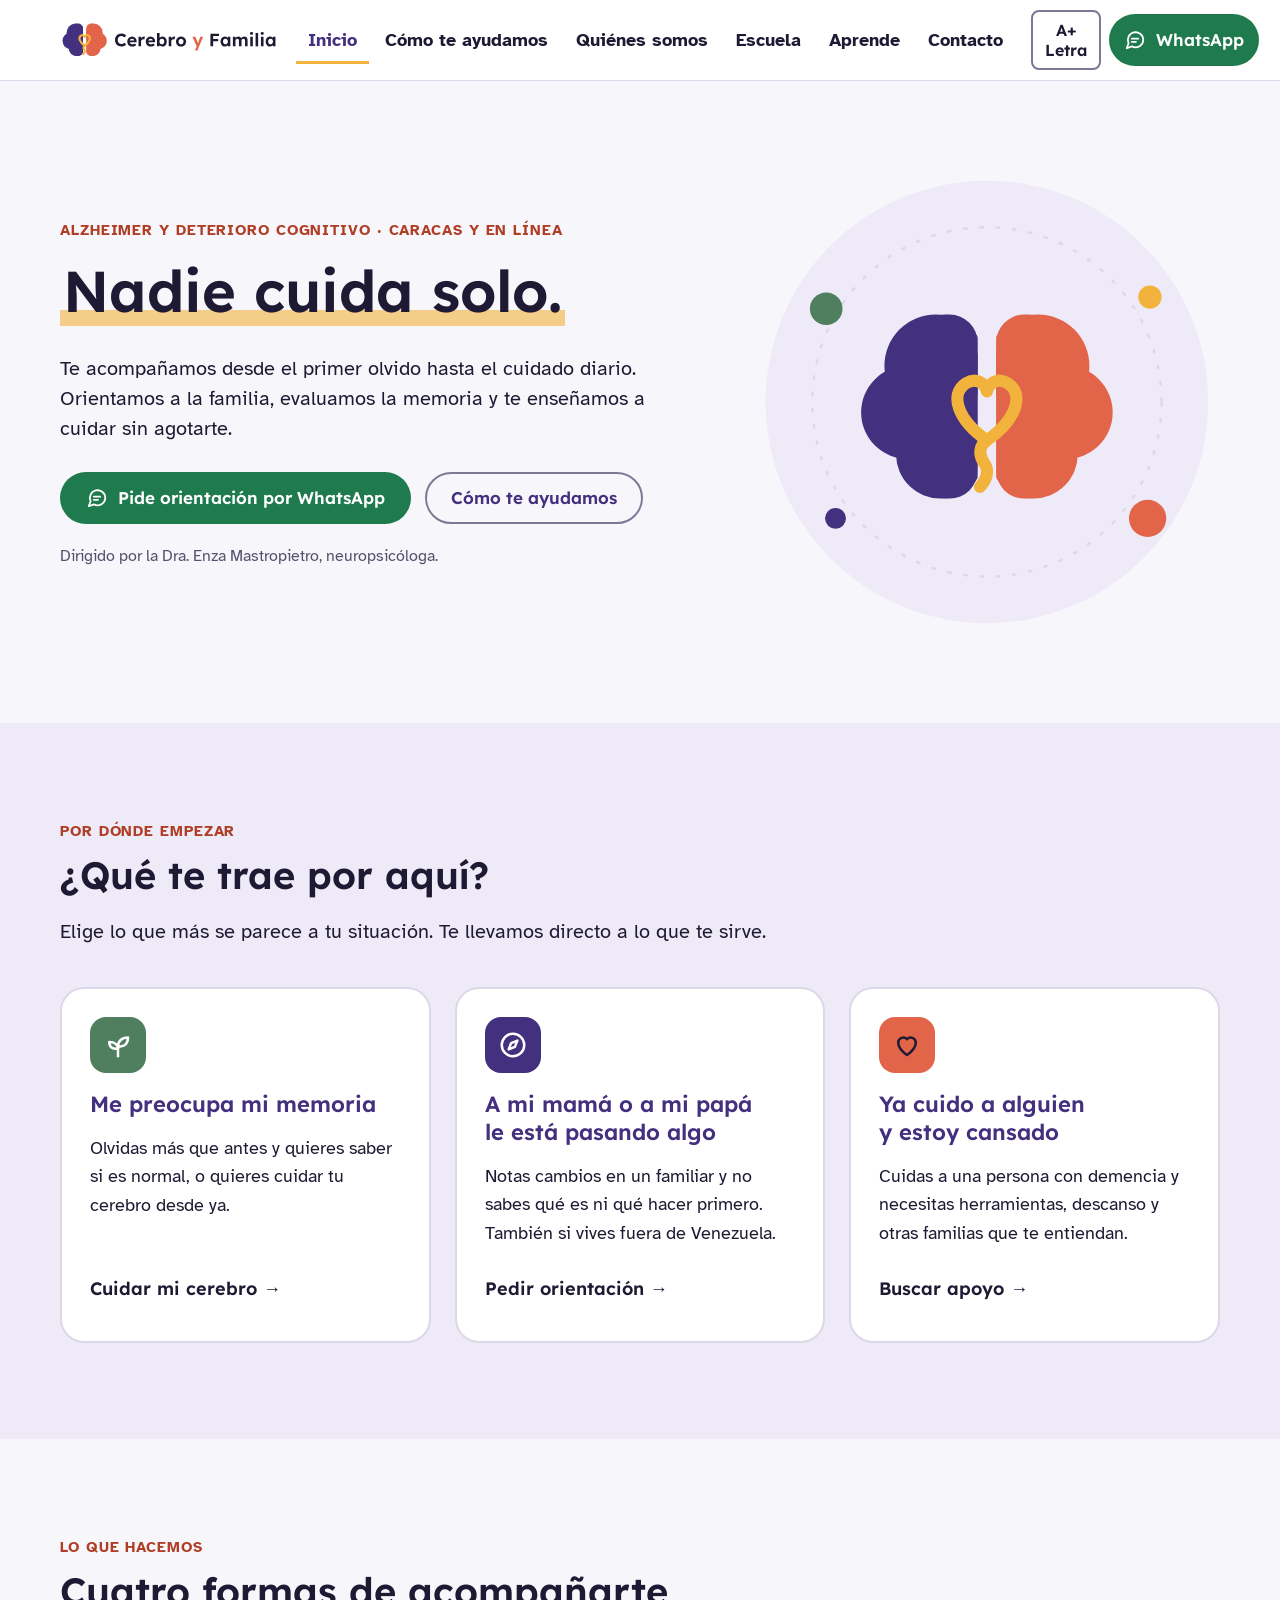
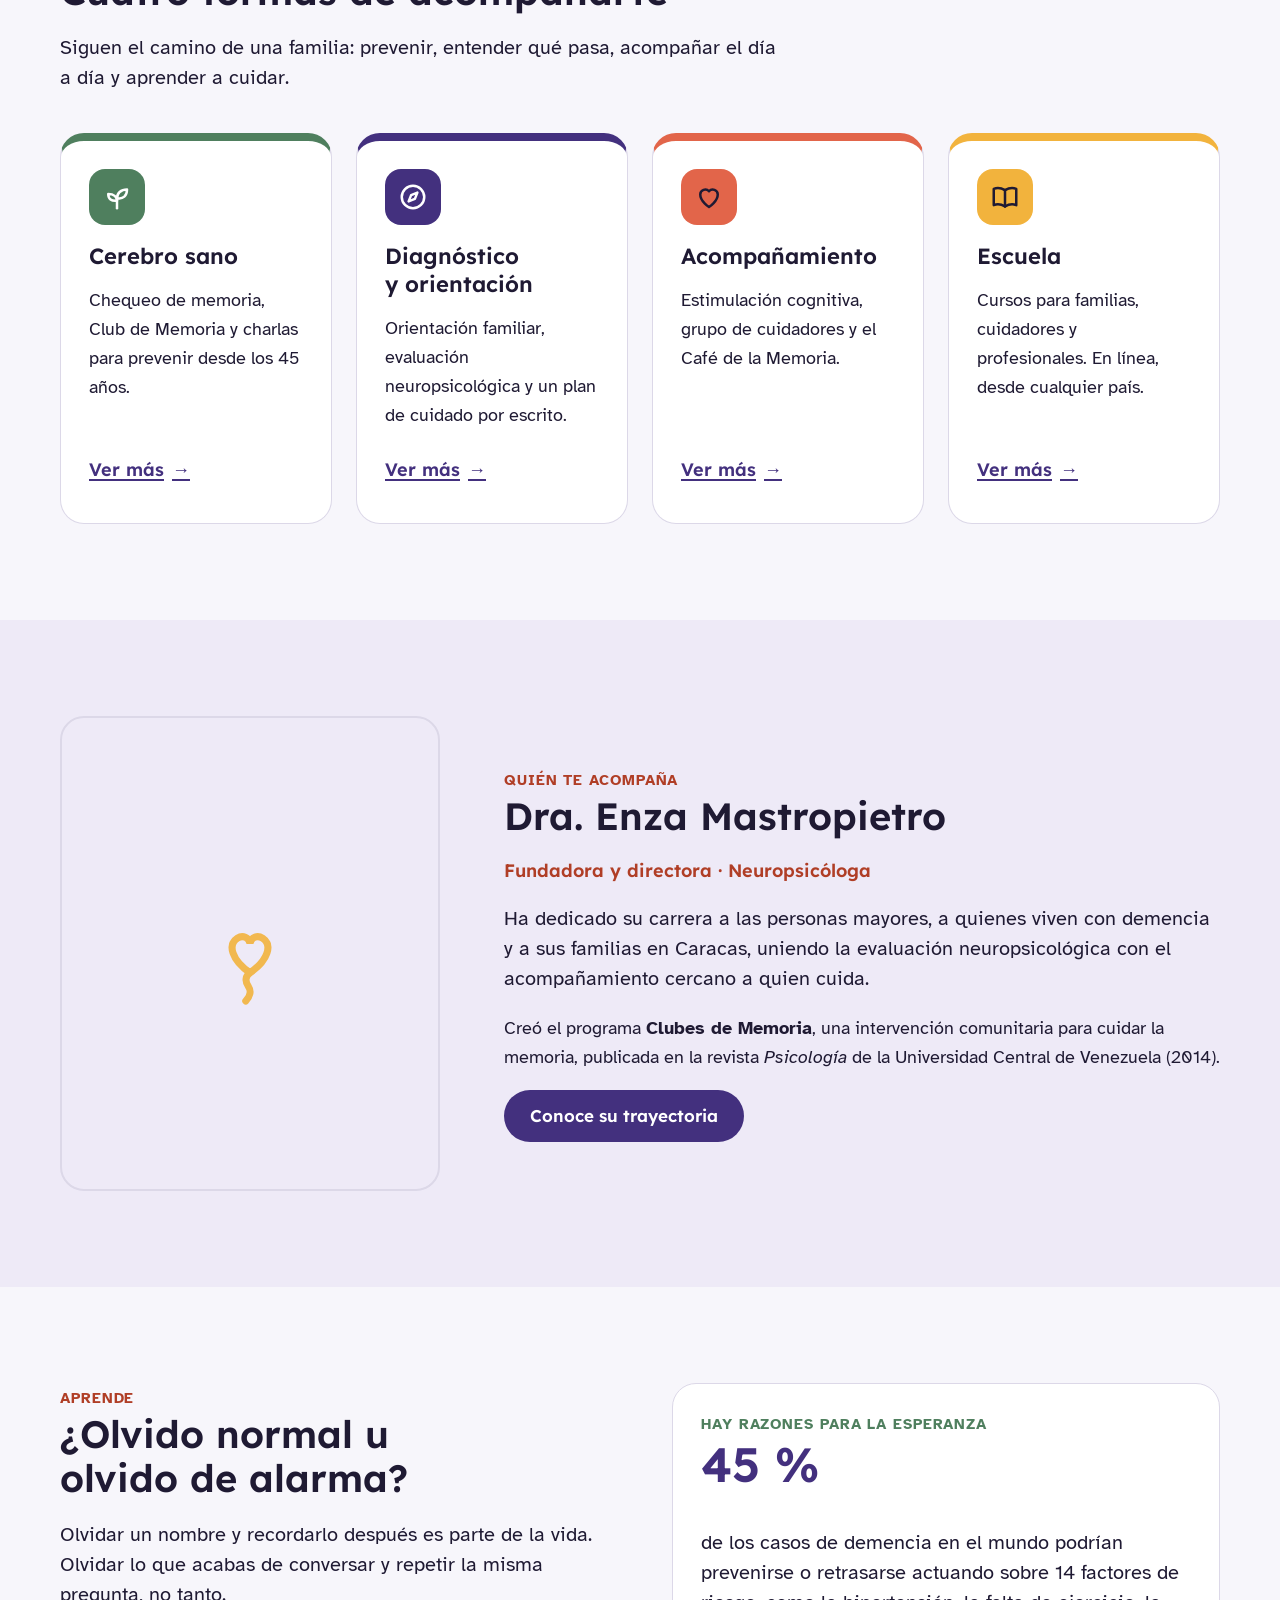
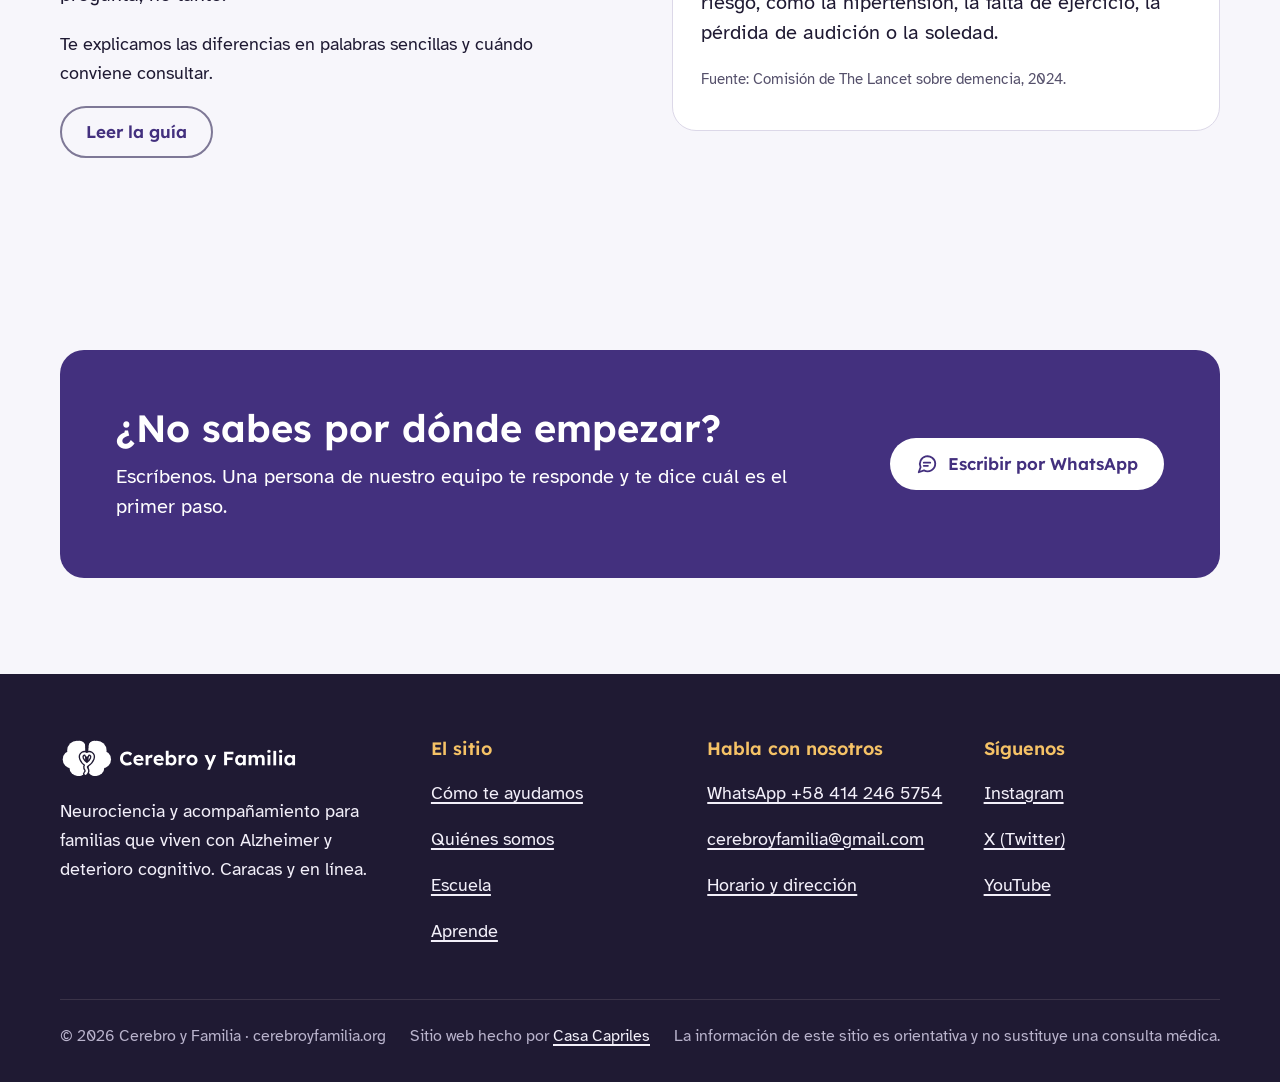
==== commit b124b0dc: "Correo de contacto: cerebroyfamilia@gmail.com Co-Authored-By: Claude Opus 5.5 <noreply@anthropic.com" ====
--- a/index.html
+++ b/index.html
@@ -246,7 +246,7 @@
         <h2>Habla con nosotros</h2>
         <ul>
           <li><a href="https://wa.me/584142465754" target="_blank" rel="noopener">WhatsApp +58 414 246 5754</a></li>
-          <li><a href="mailto:hola@cerebroyfamilia.org">hola@cerebroyfamilia.org</a></li>
+          <li><a href="mailto:cerebroyfamilia@gmail.com">cerebroyfamilia@gmail.com</a></li>
           <li><a href="contacto.html">Horario y dirección</a></li>
         </ul>
       </div>
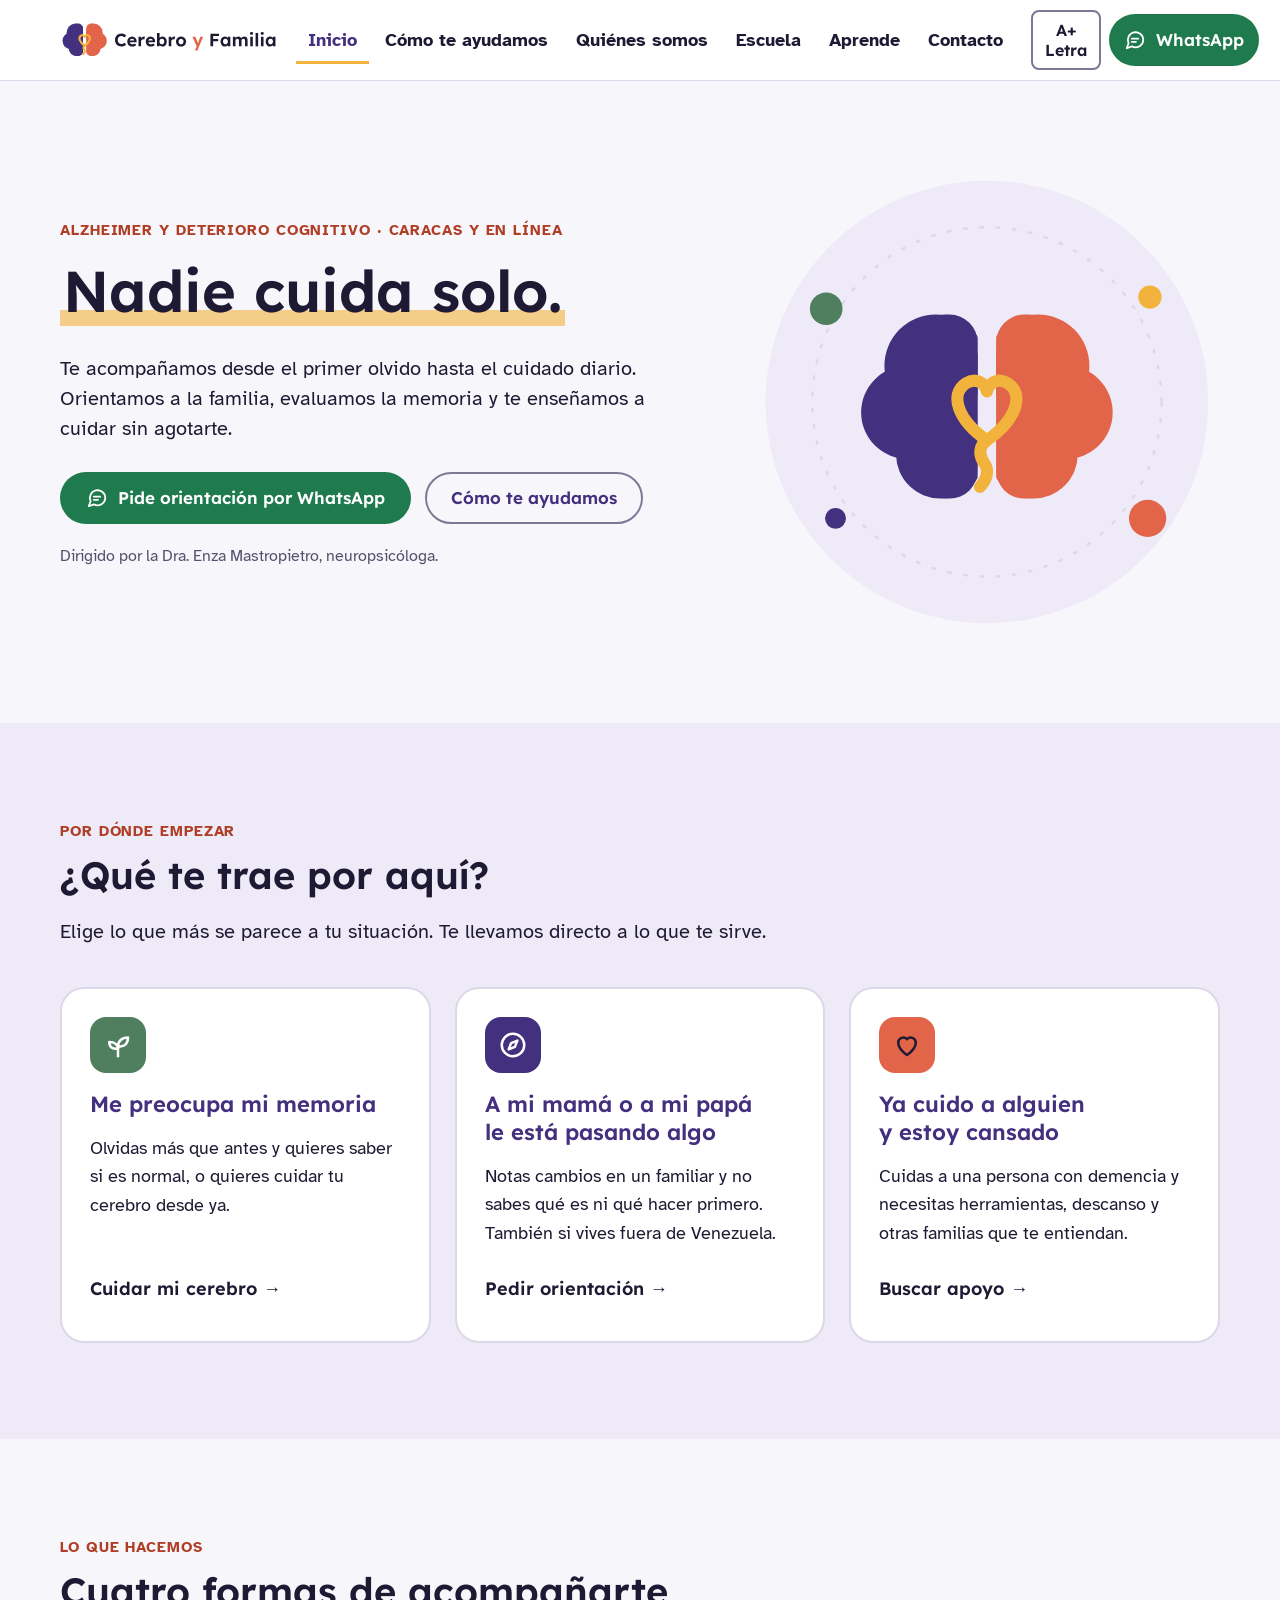
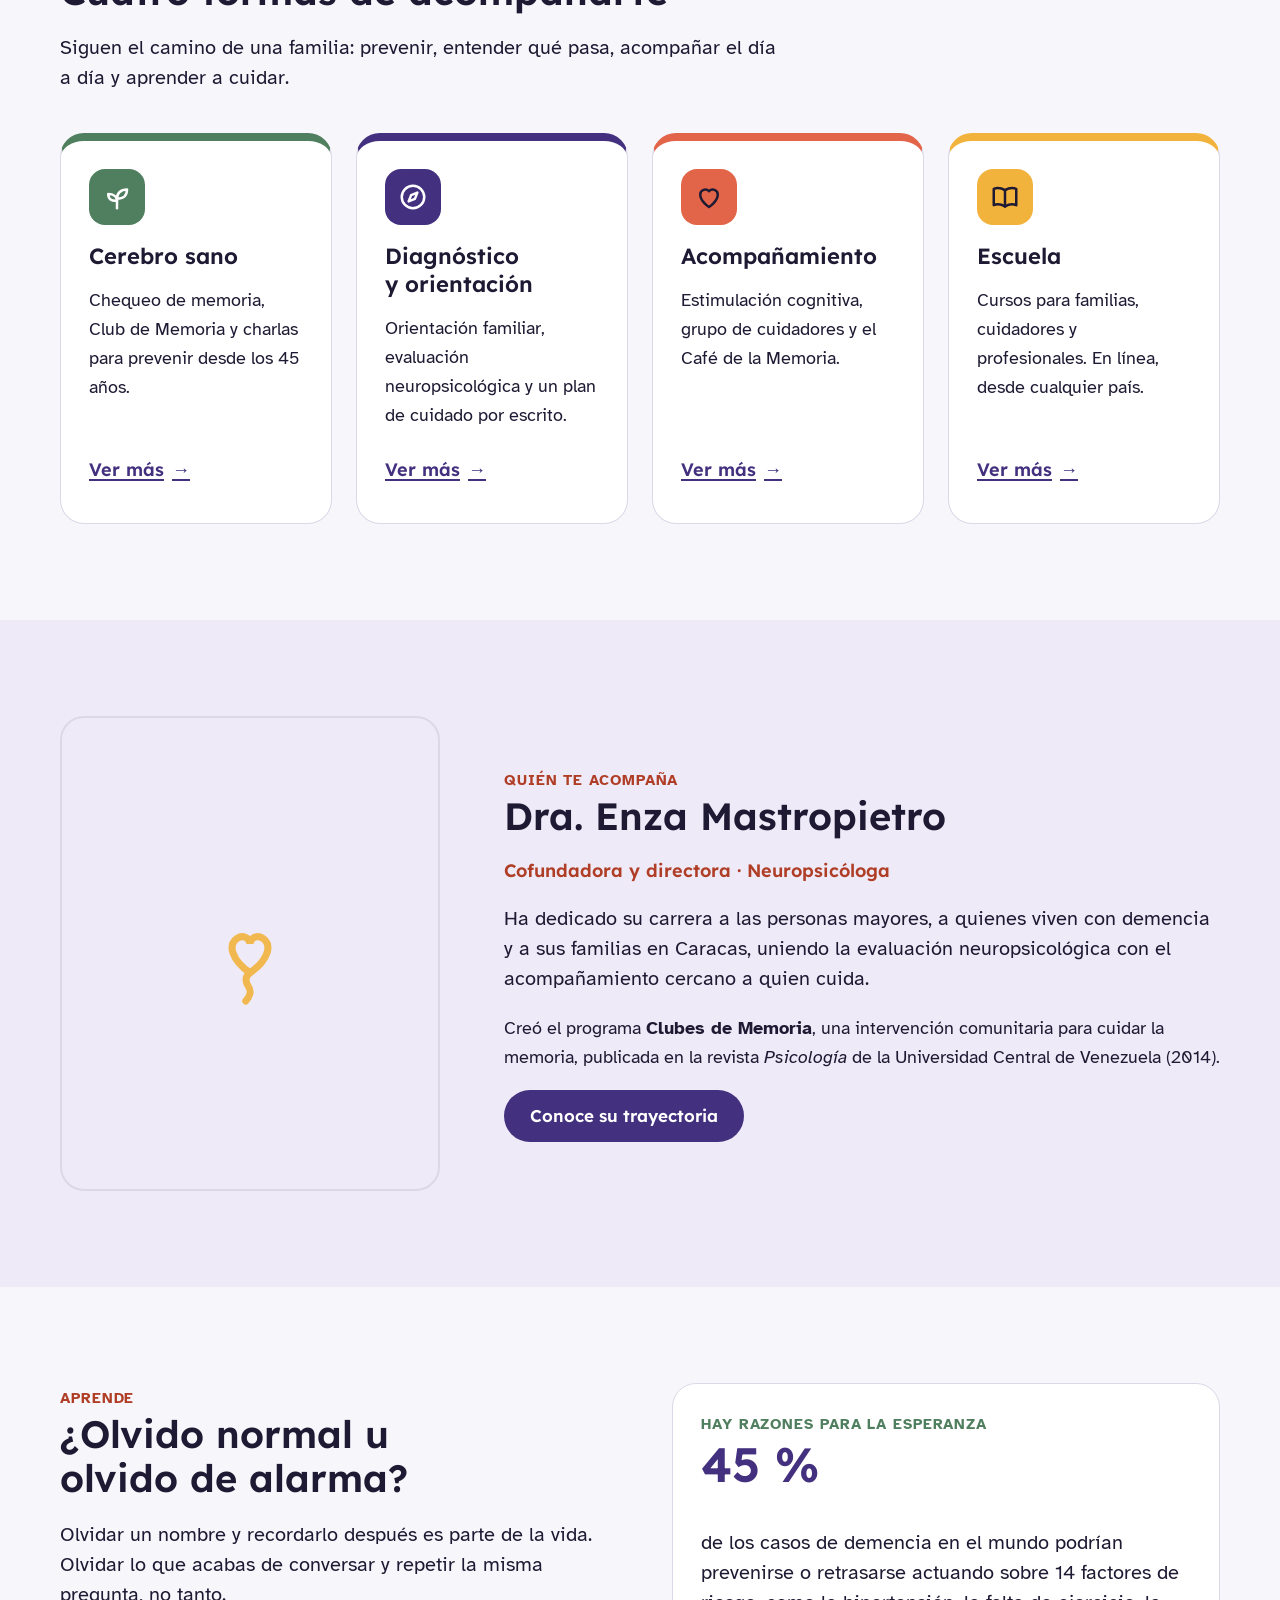
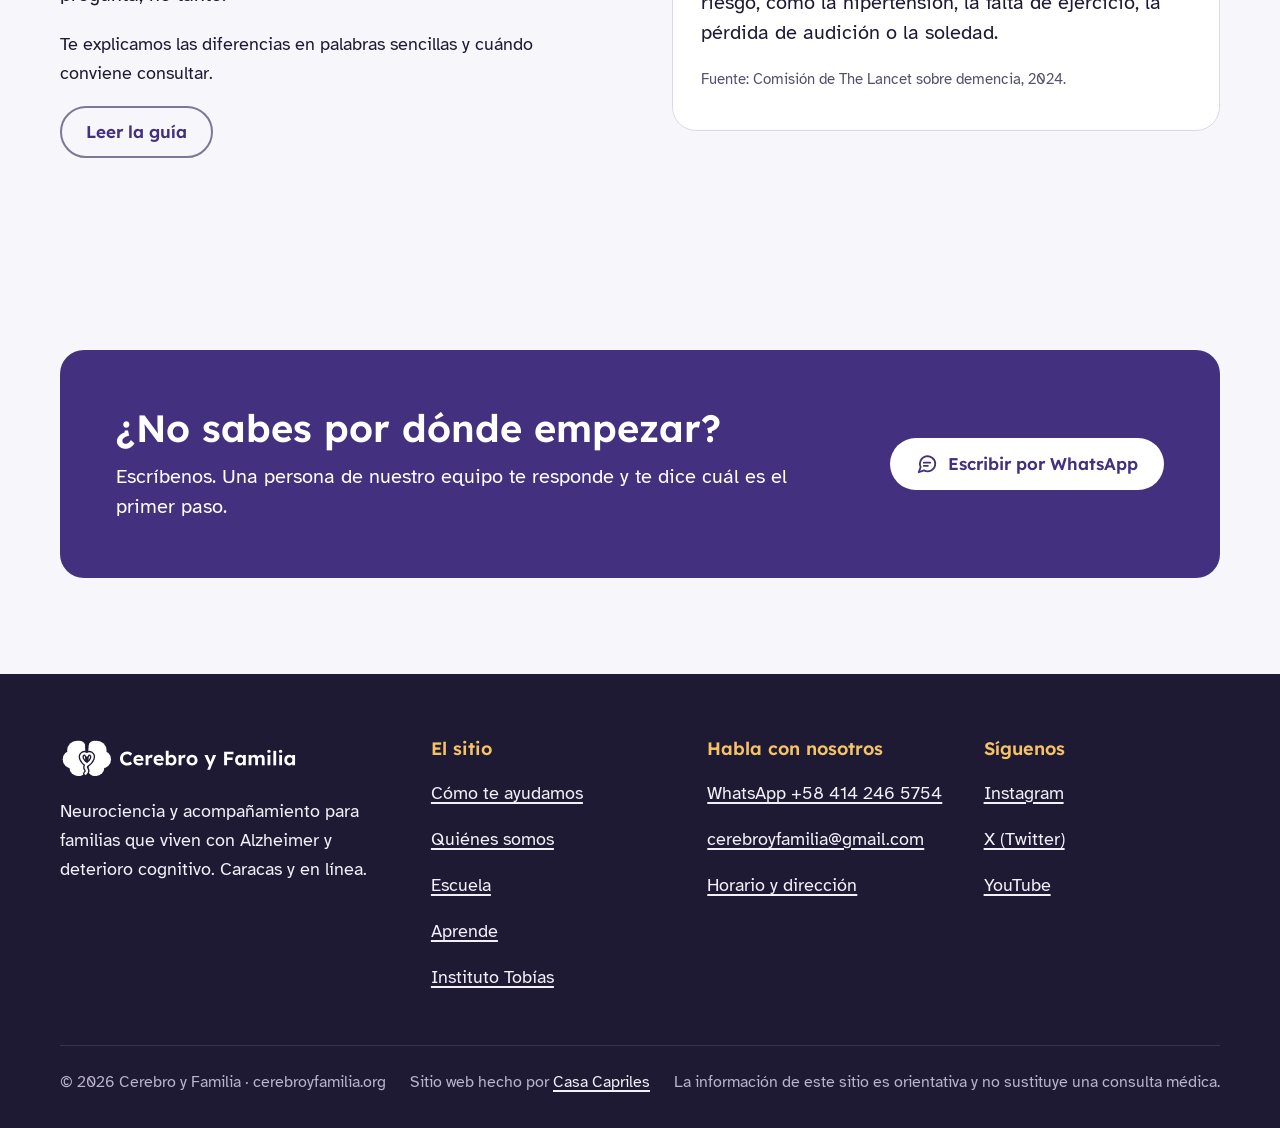
==== commit 485a0438: "Página del Instituto Tobías y fundadores de Cerebro y Familia Co-Authored-By: Claude Opus 5.5 <norep" ====
--- a/index.html
+++ b/index.html
@@ -155,7 +155,7 @@
     <div>
       <span class="etiqueta" style="color:var(--coral-texto)">Quién te acompaña</span>
       <h2 id="titulo-directora">Dra. Enza Mastropietro</h2>
-      <p class="cargo">Fundadora y directora · Neuropsicóloga</p>
+      <p class="cargo">Cofundadora y directora · Neuropsicóloga</p>
       <p class="grande">Ha dedicado su carrera a las personas mayores, a quienes viven con demencia y a sus familias en Caracas, uniendo la evaluación neuropsicológica con el acompañamiento cercano a quien cuida.</p>
       <p>Creó el programa <strong>Clubes de Memoria</strong>, una intervención comunitaria para cuidar la memoria, publicada en la revista <em>Psicología</em> de la Universidad Central de Venezuela (2014).</p>
       <blockquote class="cita"><p class="pendiente">«Cuando una persona empieza a olvidar, toda la familia necesita ayuda. Para eso estamos.» (frase sugerida: la Dra. Enza debe aprobarla o escribir la suya)</p></blockquote>
@@ -240,6 +240,7 @@
           <li><a href="quienes-somos.html">Quiénes somos</a></li>
           <li><a href="escuela.html">Escuela</a></li>
           <li><a href="aprende.html">Aprende</a></li>
+          <li><a href="instituto-tobias.html">Instituto Tobías</a></li>
         </ul>
       </div>
       <div>
--- a/assets/estilos.css
+++ b/assets/estilos.css
@@ -317,3 +317,21 @@
 .publicado .retrato { border-style: solid; border-color: var(--linea); }
 .publicado .retrato__marco { inset: 50% auto auto 50%; transform: translate(-50%, -50%); width: 45%; }
 .publicado .solo-vista-previa { display: none !important; }
+
+/* Línea de tiempo (página Instituto Tobías) */
+.tiempo { list-style: none; margin: 0; padding: 0; position: relative; display: grid; gap: 28px; }
+.tiempo::before { content: ""; position: absolute; left: 47px; top: 8px; bottom: 8px; width: 3px; background: var(--ambar); border-radius: 2px; }
+.tiempo li { display: grid; grid-template-columns: 96px 1fr; gap: 24px; align-items: start; position: relative; }
+.tiempo .anio { justify-self: center; position: relative; z-index: 1; background: var(--violeta); color: var(--sobre-violeta); font-family: var(--titulos); font-weight: 600; font-size: 1.0625rem; padding: 8px 12px; border-radius: 999px; min-width: 72px; text-align: center; }
+.tiempo .anio.pendiente { background: var(--ambar); color: var(--sobre-ambar); outline: 2px dashed var(--alerta); }
+.tiempo .anio.pendiente::before { content: ""; }
+.publicado .tiempo .anio.pendiente { display: block !important; font-size: 0; min-height: 40px; }
+.tiempo li > div { background: var(--fondo-elevado); border: 1px solid var(--linea); border-radius: var(--radio-m); padding: 18px 22px; }
+.tiempo h3 { margin-bottom: .3em; }
+.tiempo p { margin: 0; }
+@media (max-width: 560px) {
+  .tiempo::before { left: 35px; }
+  .tiempo li { grid-template-columns: 72px 1fr; gap: 14px; }
+  .tiempo .anio { min-width: 64px; padding: 6px 8px; font-size: 1rem; }
+}
+.publicado .tarjeta > .retrato:not(:has(img)) { display: none; }
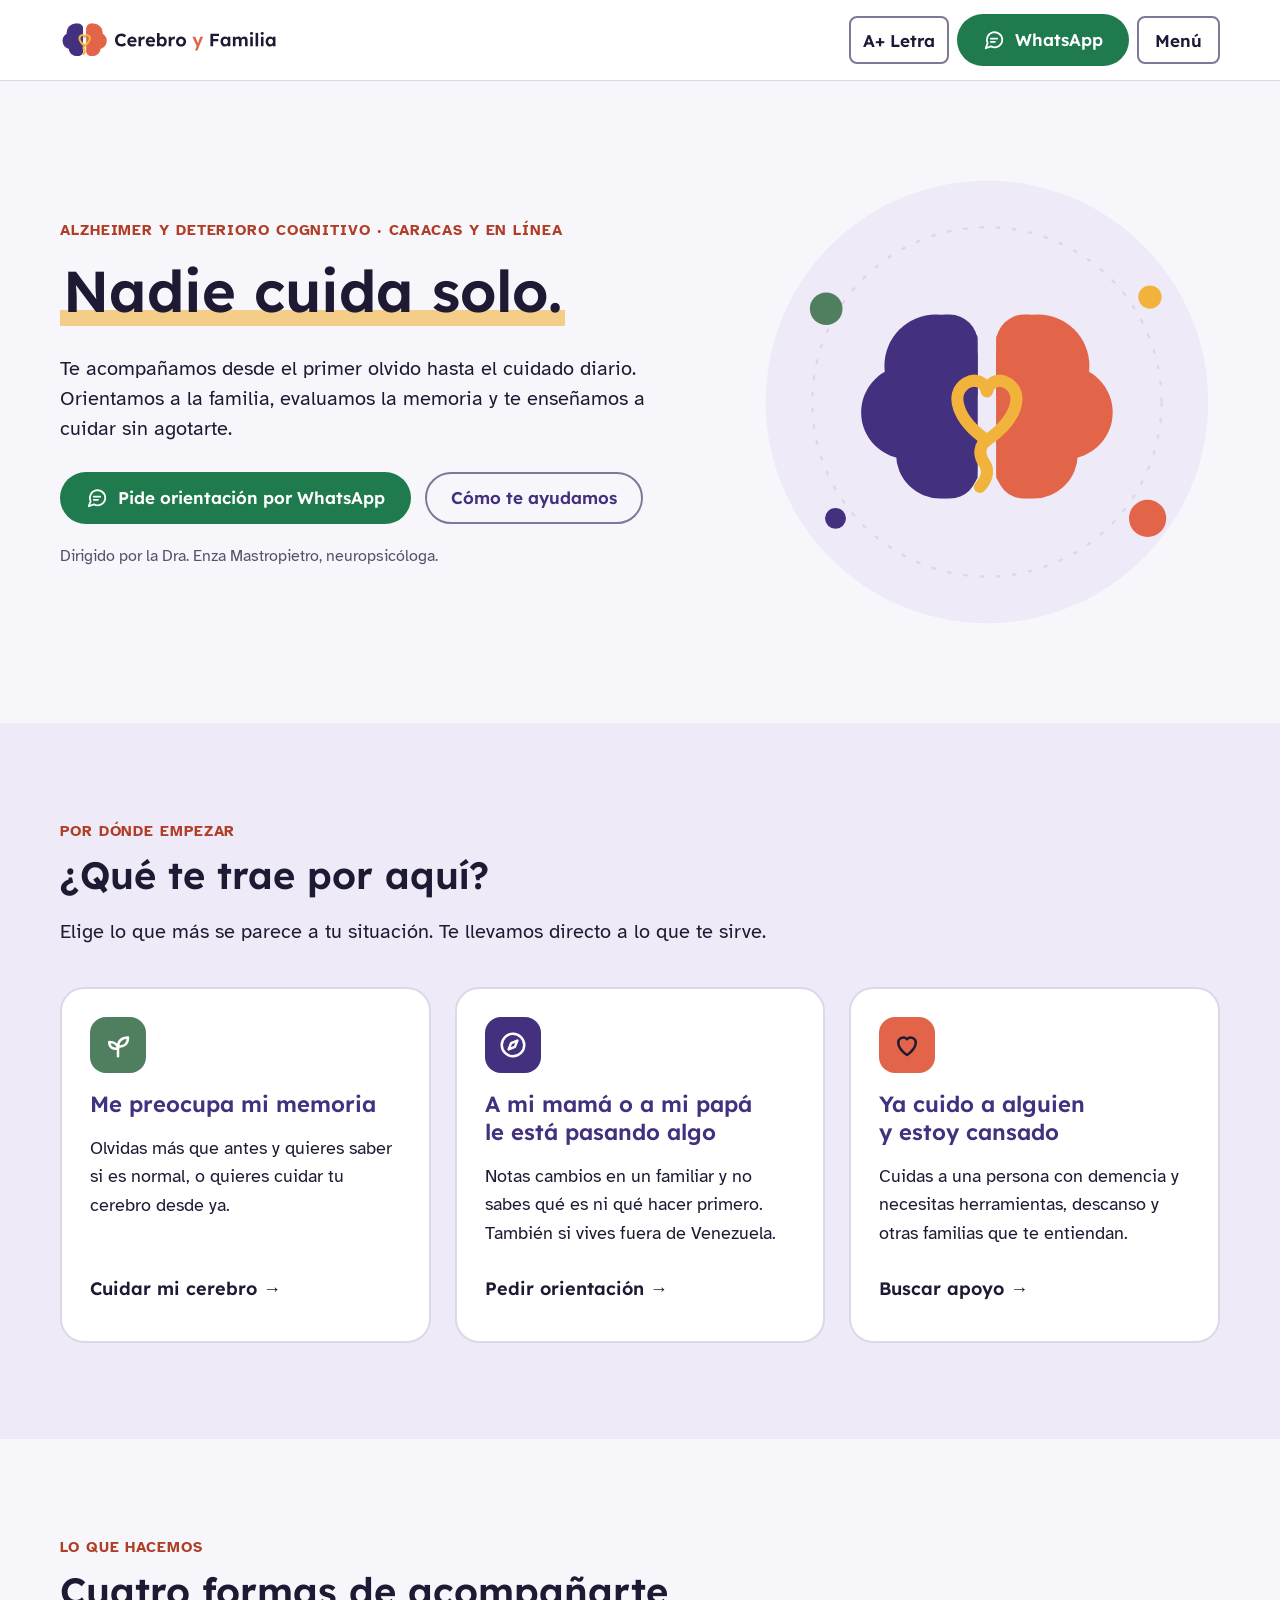
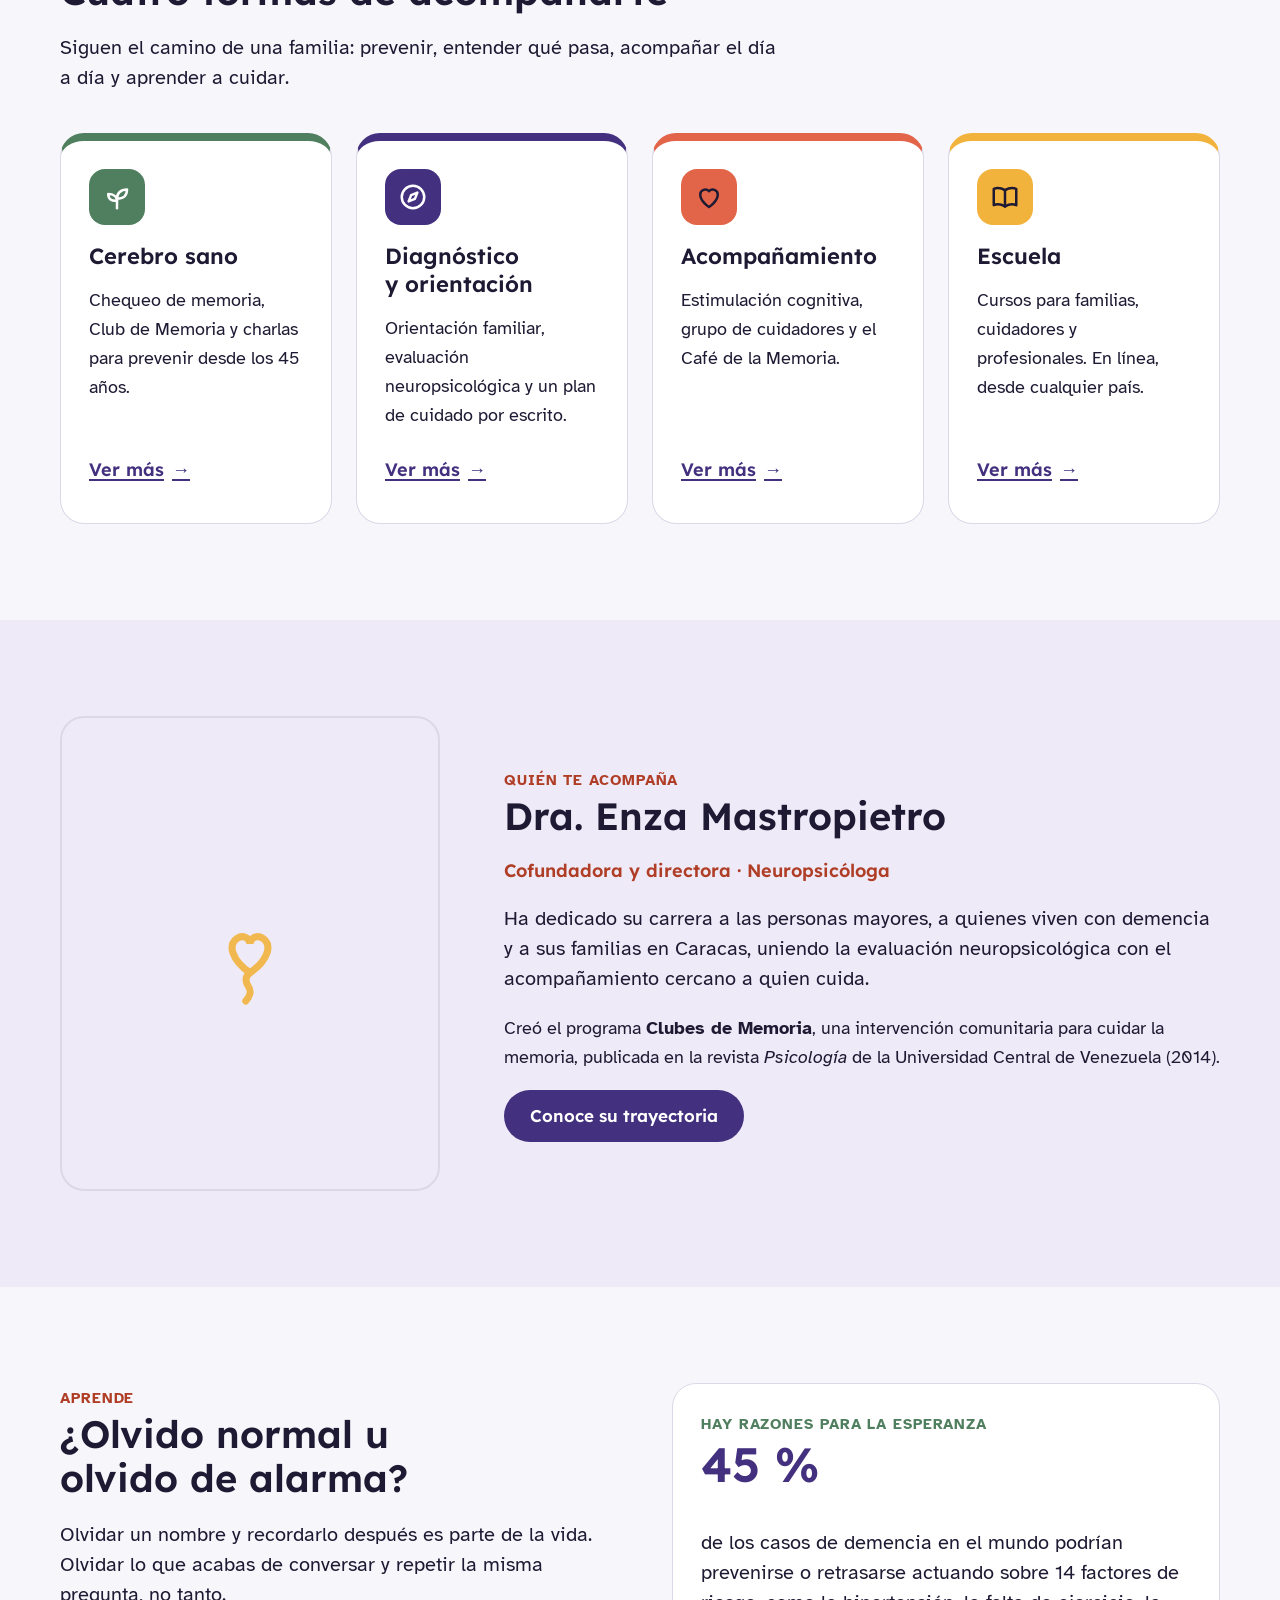
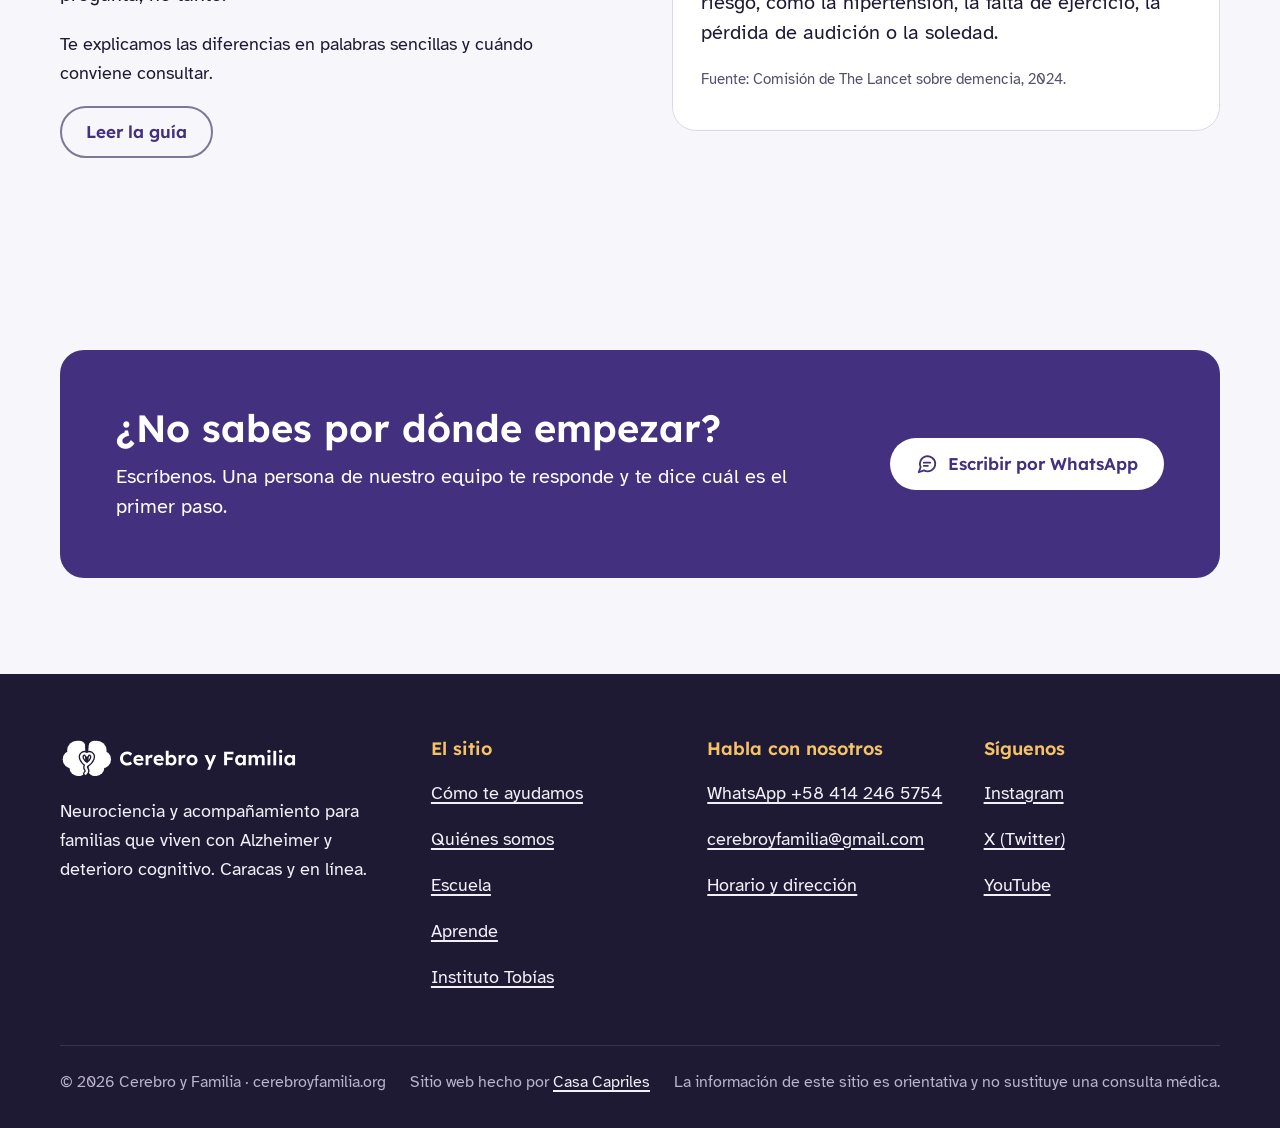
==== commit cdd495a8: "Corrige desborde horizontal en celulares y pantallas medianas Co-Authored-By: Claude Opus 5.5 <norep" ====
--- a/index.html
+++ b/index.html
@@ -27,6 +27,7 @@
   <div class="contenedor cabecera__fila">
     <a class="logo" href="index.html" aria-label="Cerebro y Familia, ir al inicio">
       <picture>
+        <source srcset="assets/logos/cyf-simbolo-color.svg" media="(max-width: 359px)">
         <source srcset="assets/logos/cyf-horizontal-negativo.svg" media="(prefers-color-scheme: dark)">
         <img src="assets/logos/cyf-horizontal-color.svg" alt="Cerebro y Familia" width="220" height="38">
       </picture>
--- a/assets/estilos.css
+++ b/assets/estilos.css
@@ -335,3 +335,39 @@
   .tiempo .anio { min-width: 64px; padding: 6px 8px; font-size: 1rem; }
 }
 .publicado .tarjeta > .retrato:not(:has(img)) { display: none; }
+
+/* Cuadernos (página Aprende) */
+.libro { display: grid; grid-template-columns: 160px 1fr; gap: 24px; align-items: start; }
+.libro__portada { display: block; border-radius: var(--radio-s); overflow: hidden; background: var(--fondo-tinte); aspect-ratio: 5 / 7; box-shadow: 0 6px 18px rgb(31 26 51 / .18); }
+.libro__portada img { width: 100%; height: 100%; object-fit: cover; }
+.datos-libro { font-size: 1rem; color: var(--tinta-suave); margin-bottom: 6px; }
+.precio { font-family: var(--titulos); font-weight: 600; font-size: 1.5rem; color: var(--violeta); margin: 0; }
+@media (max-width: 560px) { .libro { grid-template-columns: 1fr; } .libro__portada { max-width: 200px; } }
+
+/* --- Ajustes anti desborde horizontal (nov 2026) --- */
+body { overflow-wrap: break-word; overflow-x: clip; }
+.rejilla > *, .dos-col > *, .portada__rejilla > *, .directora > *, .banda > *, .programa > *, .pie__rejilla > *, .libro > * { min-width: 0; }
+/* La cabecera no crece con «A+ Letra», para que siempre quepa */
+.cabecera .nav a { font-size: 18px; }
+.cabecera .boton, .cabecera .boton-letra, .cabecera .boton-menu { font-size: 17px; }
+.cabecera__fila > .logo { flex: 0 1 auto; min-width: 0; }
+.herramientas { flex: none; }
+@media (max-width: 1360px) {
+  .boton-menu { display: inline-flex; min-height: 48px; padding: 8px 16px; gap: 8px; align-items: center; border-radius: var(--radio-s); border: 2px solid var(--borde-control); background: transparent; color: var(--tinta); font-family: var(--titulos); font-weight: 600; cursor: pointer; }
+  .nav { display: none; position: absolute; left: 0; right: 0; top: 100%; background: var(--fondo-elevado); border-bottom: 1px solid var(--linea); flex-direction: column; align-items: stretch; padding: 8px 16px 20px; }
+  .nav.abierto { display: flex; }
+  .nav a { padding: 12px 8px; border-bottom: 1px solid var(--linea); border-radius: 0; }
+  .nav a[aria-current="page"] { box-shadow: inset 4px 0 0 var(--ambar); padding-left: 16px; }
+}
+@media (max-width: 420px) {
+  .logo img { width: 128px; }
+  .cabecera__fila { gap: 6px; }
+  .herramientas { gap: 4px; }
+  .boton-letra { min-width: 46px; padding: 6px 8px; }
+  .cabecera .boton--whatsapp { min-width: 46px; padding: 10px; }
+  .boton-menu { padding: 8px 10px; }
+}
+@media (max-width: 359px) {
+  .logo img { width: 44px; }
+}
+.dato > div { min-width: 0; }
